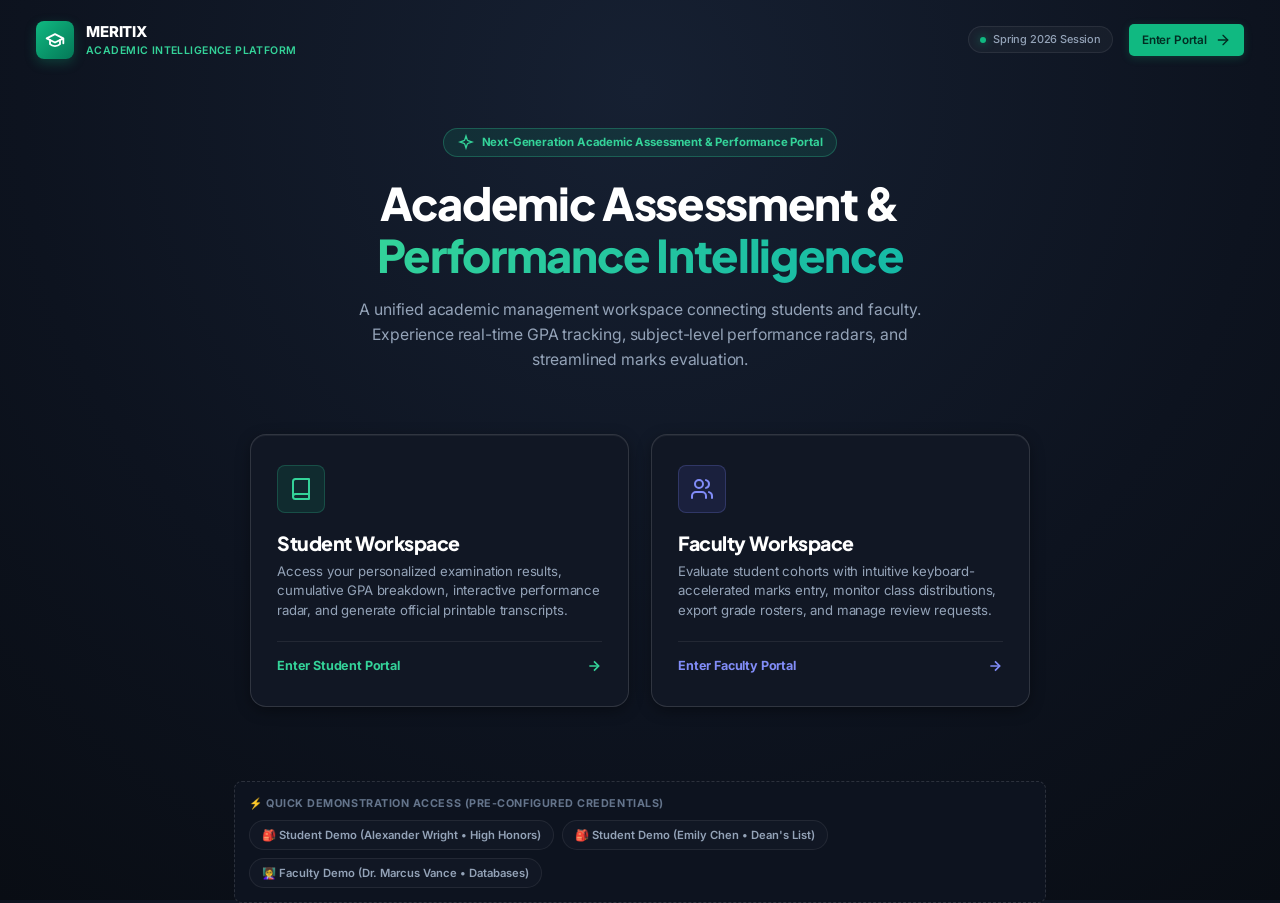
==== src/main/resources/static/index.html @ 11537e8d "feat: complete Meritix academic assessment and performance portal" ====
<!DOCTYPE html>
<html lang="en">
<head>
  <meta charset="UTF-8" />
  <meta name="viewport" content="width=device-width, initial-scale=1.0, viewport-fit=cover" />
  <title>MERITIX — Next-Generation Academic Assessment & Performance Portal</title>
  <link rel="stylesheet" href="css/style.css" />
</head>
<body style="background: radial-gradient(circle at 50% 10%, #162032 0%, #0D131F 60%, #090D14 100%);">

  <!-- Top Navigation -->
  <header class="landing-navbar">
    <div style="display:flex;align-items:center;gap:12px;">
      <div class="brand-emblem">
        <svg viewBox="0 0 24 24" fill="none" stroke="currentColor" stroke-width="2.2" stroke-linecap="round" stroke-linejoin="round">
          <path d="M22 10v6M2 10l10-5 10 5-10 5z"/>
          <path d="M6 12v5c3 3 9 3 12 0v-5"/>
        </svg>
      </div>
      <div class="brand-text">
        <span class="brand-title">MERITIX</span>
        <span class="brand-subtitle">Academic Intelligence Platform</span>
      </div>
    </div>
    <div style="display:flex;align-items:center;gap:16px;">
      <div class="term-pill">
        <span class="term-pill-dot"></span>
        <span>Spring 2026 Session</span>
      </div>
      <a href="pages/student-login.html" class="btn btn-primary btn-sm">
        <span>Enter Portal</span>
        <svg viewBox="0 0 24 24" fill="none" stroke="currentColor" stroke-width="2" stroke-linecap="round" stroke-linejoin="round"><path d="M5 12h14"/><path d="m12 5 7 7-7 7"/></svg>
      </a>
    </div>
  </header>

  <!-- Hero Section -->
  <section class="landing-hero">
    <div class="landing-hero-badge">
      <svg width="16" height="16" viewBox="0 0 24 24" fill="none" stroke="currentColor" stroke-width="2"><path d="m12 3-1.9 5.8a2 2 0 0 1-1.3 1.3L3 12l5.8 1.9a2 2 0 0 1 1.3 1.3L12 21l1.9-5.8a2 2 0 0 1 1.3-1.3L21 12l-5.8-1.9a2 2 0 0 1-1.3-1.3L12 3z"/></svg>
      <span>Next-Generation Academic Assessment & Performance Portal</span>
    </div>
    <h1>Academic Assessment & <br/><span class="gradient-mint">Performance Intelligence</span></h1>
    <p>A unified academic management workspace connecting students and faculty. Experience real-time GPA tracking, subject-level performance radars, and streamlined marks evaluation.</p>
  </section>

  <!-- Portal Gateway Cards -->
  <main class="portal-selection-grid">
    <!-- Student Portal Card -->
    <a href="pages/student-login.html" class="portal-entry-card">
      <div>
        <div class="portal-card-icon-box student-icon">
          <svg viewBox="0 0 24 24" fill="none" stroke="currentColor" stroke-width="2" stroke-linecap="round" stroke-linejoin="round">
            <path d="M4 19.5A2.5 2.5 0 0 1 6.5 17H20"/>
            <path d="M6.5 2H20v20H6.5A2.5 2.5 0 0 1 4 19.5v-15A2.5 2.5 0 0 1 6.5 2z"/>
          </svg>
        </div>
        <div class="portal-card-content">
          <h3>Student Workspace</h3>
          <p>Access your personalized examination results, cumulative GPA breakdown, interactive performance radar, and generate official printable transcripts.</p>
        </div>
      </div>
      <div class="portal-card-action">
        <span>Enter Student Portal</span>
        <svg viewBox="0 0 24 24" fill="none" stroke="currentColor" stroke-width="2.5"><path d="M5 12h14"/><path d="m12 5 7 7-7 7"/></svg>
      </div>
    </a>

    <!-- Faculty Portal Card -->
    <a href="pages/teacher-login.html" class="portal-entry-card teacher-card">
      <div>
        <div class="portal-card-icon-box teacher-icon">
          <svg viewBox="0 0 24 24" fill="none" stroke="currentColor" stroke-width="2" stroke-linecap="round" stroke-linejoin="round">
            <path d="M16 21v-2a4 4 0 0 0-4-4H6a4 4 0 0 0-4 4v2"/>
            <circle cx="9" cy="7" r="4"/>
            <path d="M22 21v-2a4 4 0 0 0-3-3.87"/>
            <path d="M16 3.13a4 4 0 0 1 0 7.75"/>
          </svg>
        </div>
        <div class="portal-card-content">
          <h3>Faculty Workspace</h3>
          <p>Evaluate student cohorts with intuitive keyboard-accelerated marks entry, monitor class distributions, export grade rosters, and manage review requests.</p>
        </div>
      </div>
      <div class="portal-card-action">
        <span>Enter Faculty Portal</span>
        <svg viewBox="0 0 24 24" fill="none" stroke="currentColor" stroke-width="2.5"><path d="M5 12h14"/><path d="m12 5 7 7-7 7"/></svg>
      </div>
    </a>
  </main>

  <!-- Live Demonstration Bar -->
  <div style="max-width:860px;margin:0 auto 60px;padding:0 24px;">
    <div class="demo-accounts-box">
      <div class="demo-accounts-title">⚡ Quick Demonstration Access (Pre-Configured Credentials)</div>
      <div class="demo-btns-row">
        <button class="btn-demo-pill" onclick="directLogin('student', 'alex.w', 'password123')">
          🎒 Student Demo (Alexander Wright • High Honors)
        </button>
        <button class="btn-demo-pill" onclick="directLogin('student', 'emily.c', 'password123')">
          🎒 Student Demo (Emily Chen • Dean's List)
        </button>
        <button class="btn-demo-pill" onclick="directLogin('teacher', 'marcus.v', 'password123')">
          👩‍🏫 Faculty Demo (Dr. Marcus Vance • Databases)
        </button>
      </div>
    </div>
  </div>

  <div id="toastContainer" class="toast-container"></div>

  <script src="js/api.js"></script>
  <script src="js/utils.js"></script>
  <script>
    async function directLogin(role, loginId, password) {
      showToast(`Signing in as demo ${role}...`, 'info');
      const api = role === 'teacher' ? TeacherAPI : StudentAPI;
      const res = await api.login(loginId, password);
      if (res.success) {
        Session.set(role, res.data);
        showToast(`Signed in! Redirecting to ${role} dashboard...`, 'success');
        setTimeout(() => {
          window.location.href = role === 'teacher' ? 'pages/teacher-dashboard.html' : 'pages/student-dashboard.html';
        }, 600);
      } else {
        // If data isn't seeded yet, navigate to login page
        window.location.href = role === 'teacher' ? 'pages/teacher-login.html' : 'pages/student-login.html';
      }
    }
  </script>
</body>
</html>
---- src/main/resources/static/css/style.css ----
/* ============================================================
   MERITIX — NEXT-GENERATION ACADEMIC ASSESSMENT & PERFORMANCE PORTAL
   Design System & Mobile-Compliant Responsive Stylesheet
   ============================================================ */

@import url('https://fonts.googleapis.com/css2?family=Inter:wght@300;400;500;600;700&family=Plus+Jakarta+Sans:wght@500;600;700;800&family=JetBrains+Mono:wght@400;500;600;700&display=swap');

:root {
  /* Surface & Canvas Tokens (Refined Obsidian Slate SaaS Theme) */
  --bg-canvas: #090D14;
  --bg-sidebar: #0C101A;
  --bg-header: rgba(12, 16, 26, 0.82);
  --bg-surface: #111724;
  --bg-surface-elevated: #161F30;
  --bg-surface-hover: #1C273C;
  --bg-surface-muted: #0D131F;

  /* Precision Hairline Borders & Dividers */
  --border-subtle: rgba(255, 255, 255, 0.075);
  --border-medium: rgba(255, 255, 255, 0.13);
  --border-accent: rgba(16, 185, 129, 0.3);
  --border-focus: #10B981;

  /* Crisp Typography Hierarchy */
  --text-primary: #F8FAFC;
  --text-secondary: #94A3B8;
  --text-muted: #64748B;
  --text-inverse: #022C22;

  /* Strategic Accent & Status Colors */
  --accent-mint: #10B981;
  --accent-mint-light: #34D399;
  --accent-mint-glow: rgba(16, 185, 129, 0.12);
  --accent-teal: #14B8A6;
  --accent-teal-light: #2DD4BF;
  --accent-amber: #F59E0B;
  --accent-amber-light: #FBBF24;
  --accent-amber-glow: rgba(245, 158, 11, 0.12);
  --accent-rose: #F43F5E;
  --accent-rose-glow: rgba(244, 63, 94, 0.12);
  --accent-indigo: #6366F1;
  --accent-indigo-light: #818CF8;
  --accent-indigo-glow: rgba(99, 102, 241, 0.12);

  /* Linear / Apple Style Inset Highlight Shadows */
  --shadow-sm: 0 1px 3px 0 rgba(0, 0, 0, 0.35), inset 0 1px 0 0 rgba(255, 255, 255, 0.05);
  --shadow-md: 0 4px 16px -2px rgba(0, 0, 0, 0.45), inset 0 1px 0 0 rgba(255, 255, 255, 0.06);
  --shadow-lg: 0 12px 32px -4px rgba(0, 0, 0, 0.6), inset 0 1px 0 0 rgba(255, 255, 255, 0.08);
  --shadow-glow: 0 0 28px -4px rgba(16, 185, 129, 0.22);

  /* Dimensions & Spacing */
  --radius-xs: 5px;
  --radius-sm: 8px;
  --radius-md: 12px;
  --radius-lg: 16px;
  --radius-xl: 24px;
  --radius-full: 9999px;
  --sidebar-width: 250px;
  --header-height: 64px;
  --transition-fast: 0.14s ease;
  --transition-normal: 0.22s cubic-bezier(0.16, 1, 0.3, 1);
  --transition-smooth: 0.32s cubic-bezier(0.16, 1, 0.3, 1);
}

/* Base Reset */
*, *::before, *::after {
  box-sizing: border-box;
  margin: 0;
  padding: 0;
  -webkit-tap-highlight-color: transparent;
}

html {
  font-size: 15px;
  scroll-behavior: smooth;
  height: 100%;
}

body {
  font-family: 'Inter', 'Plus Jakarta Sans', -apple-system, BlinkMacSystemFont, 'Segoe UI', Roboto, sans-serif;
  background-color: var(--bg-canvas);
  color: var(--text-primary);
  line-height: 1.55;
  -webkit-font-smoothing: antialiased;
  -moz-osx-font-smoothing: grayscale;
  min-height: 100%;
  overflow-x: hidden;
  position: relative;
  letter-spacing: -0.011em;
}

a {
  color: var(--accent-mint-light);
  text-decoration: none;
  transition: color var(--transition-fast);
}

a:hover {
  color: var(--accent-teal-light);
}

button, input, select, textarea {
  font-family: inherit;
  font-size: inherit;
  color: inherit;
}

/* Typography & Utility Classes */
h1, h2, h3, h4, h5, h6 {
  font-family: 'Plus Jakarta Sans', 'Inter', -apple-system, sans-serif;
  font-weight: 600;
  color: var(--text-primary);
  letter-spacing: -0.025em;
  line-height: 1.25;
}

.text-muted { color: var(--text-muted); }
.text-secondary { color: var(--text-secondary); }
.text-mint { color: var(--accent-mint-light); }
.text-amber { color: var(--accent-amber-light); }
.text-rose { color: var(--accent-rose); }
.text-indigo { color: var(--accent-indigo-light); }

.fw-400 { font-weight: 400; }
.fw-500 { font-weight: 500; }
.fw-600 { font-weight: 600; }
.fw-700 { font-weight: 700; }

.font-mono {
  font-family: 'JetBrains Mono', ui-monospace, SFMono-Regular, Menlo, Monaco, Consolas, monospace;
}

/* ============================================================
   Layout: App Shell (Dashboard Pages)
   ============================================================ */
.app-shell {
  display: flex;
  min-height: 100vh;
  background-color: var(--bg-canvas);
  position: relative;
}

/* Sidebar Navigation */
.app-sidebar {
  width: var(--sidebar-width);
  background-color: var(--bg-sidebar);
  border-right: 1px solid var(--border-subtle);
  display: flex;
  flex-direction: column;
  position: fixed;
  top: 0;
  bottom: 0;
  left: 0;
  z-index: 100;
  transition: transform var(--transition-normal);
}

.sidebar-header {
  height: var(--header-height);
  display: flex;
  align-items: center;
  justify-content: space-between;
  padding: 0 20px;
  border-bottom: 1px solid var(--border-subtle);
}

.sidebar-brand-link {
  display: flex;
  align-items: center;
  gap: 12px;
  color: inherit;
  text-decoration: none;
}

.brand-emblem {
  width: 38px;
  height: 38px;
  background: linear-gradient(135deg, #10B981, #047857);
  border-radius: var(--radius-sm);
  display: flex;
  align-items: center;
  justify-content: center;
  color: #FFFFFF;
  box-shadow: 0 4px 12px rgba(16, 185, 129, 0.25);
  flex-shrink: 0;
}

.brand-emblem svg {
  width: 20px;
  height: 20px;
}

.brand-text {
  display: flex;
  flex-direction: column;
}

.brand-title {
  font-size: 1rem;
  font-weight: 800;
  letter-spacing: -0.01em;
  color: #FFFFFF;
}

.brand-subtitle {
  font-size: 0.7rem;
  color: var(--accent-mint-light);
  font-weight: 600;
  letter-spacing: 0.04em;
  text-transform: uppercase;
}

.sidebar-close-btn {
  display: none;
  background: transparent;
  border: none;
  color: var(--text-muted);
  cursor: pointer;
  padding: 6px;
  border-radius: var(--radius-xs);
}

.sidebar-close-btn:hover {
  color: var(--text-primary);
  background-color: var(--bg-surface-elevated);
}

.sidebar-close-btn svg {
  width: 20px;
  height: 20px;
}

/* Sidebar Backdrop on Mobile */
.sidebar-backdrop {
  display: none;
  position: fixed;
  top: 0;
  left: 0;
  right: 0;
  bottom: 0;
  background-color: rgba(0, 0, 0, 0.7);
  backdrop-filter: blur(4px);
  z-index: 90;
  opacity: 0;
  transition: opacity var(--transition-normal);
}

.sidebar-backdrop.active {
  display: block;
  opacity: 1;
}

.sidebar-nav {
  flex: 1;
  padding: 20px 14px;
  display: flex;
  flex-direction: column;
  gap: 4px;
  overflow-y: auto;
}

.nav-section-title {
  font-size: 0.68rem;
  font-weight: 700;
  color: var(--text-muted);
  text-transform: uppercase;
  letter-spacing: 0.08em;
  padding: 12px 10px 6px;
}

.nav-item {
  display: flex;
  align-items: center;
  gap: 12px;
  padding: 8px 12px;
  color: var(--text-secondary);
  border-radius: var(--radius-sm);
  font-weight: 500;
  font-size: 0.86rem;
  border: 1px solid transparent;
  cursor: pointer;
  background: transparent;
  width: 100%;
  text-align: left;
  transition: all var(--transition-fast);
}

.nav-item svg {
  width: 17px;
  height: 17px;
  stroke-width: 1.8;
  transition: transform var(--transition-fast);
  flex-shrink: 0;
}

.nav-item:hover {
  background-color: var(--bg-surface-elevated);
  color: var(--text-primary);
  border-color: var(--border-subtle);
}

.nav-item:hover svg {
  transform: translateX(2px);
}

.nav-item.active {
  background: rgba(16, 185, 129, 0.09);
  color: var(--accent-mint-light);
  border-color: rgba(52, 211, 153, 0.22);
  box-shadow: inset 3px 0 0 var(--accent-mint);
  font-weight: 600;
}

.sidebar-footer {
  padding: 14px;
  border-top: 1px solid var(--border-subtle);
  background-color: var(--bg-surface-muted);
}

.user-profile-widget {
  display: flex;
  align-items: center;
  justify-content: space-between;
  padding: 8px 10px;
  border-radius: var(--radius-sm);
  background-color: var(--bg-surface);
  border: 1px solid var(--border-subtle);
}

.user-meta-left {
  display: flex;
  align-items: center;
  gap: 10px;
  min-width: 0;
}

.user-avatar {
  width: 32px;
  height: 32px;
  border-radius: var(--radius-sm);
  background: linear-gradient(135deg, #059669, #0D9488);
  color: #FFFFFF;
  display: flex;
  align-items: center;
  justify-content: center;
  font-weight: 600;
  font-size: 0.8rem;
  border: 1px solid rgba(52, 211, 153, 0.3);
  flex-shrink: 0;
}

.user-avatar.teacher-avatar {
  background: linear-gradient(135deg, #4338CA, #6366F1);
  color: #FFFFFF;
  border-color: rgba(165, 180, 252, 0.3);
}

.user-info-text {
  min-width: 0;
}

.user-display-name {
  font-size: 0.82rem;
  font-weight: 700;
  color: var(--text-primary);
  white-space: nowrap;
  overflow: hidden;
  text-overflow: ellipsis;
}

.user-role-badge {
  font-size: 0.68rem;
  color: var(--text-muted);
  display: flex;
  align-items: center;
  gap: 4px;
}

.btn-icon-logout {
  background: transparent;
  border: none;
  color: var(--text-muted);
  cursor: pointer;
  padding: 6px;
  border-radius: var(--radius-xs);
  display: flex;
  align-items: center;
  justify-content: center;
  transition: all var(--transition-fast);
}

.btn-icon-logout:hover {
  background-color: rgba(244, 63, 94, 0.15);
  color: var(--accent-rose);
}

.btn-icon-logout svg {
  width: 17px;
  height: 17px;
}

/* Main Viewport Layout */
.app-main {
  flex: 1;
  margin-left: var(--sidebar-width);
  min-height: 100vh;
  display: flex;
  flex-direction: column;
  background-color: var(--bg-canvas);
  width: calc(100% - var(--sidebar-width));
}

/* Header Topbar */
.app-topbar {
  height: var(--header-height);
  background-color: var(--bg-header);
  backdrop-filter: blur(12px);
  border-bottom: 1px solid var(--border-subtle);
  position: sticky;
  top: 0;
  z-index: 40;
  display: flex;
  align-items: center;
  justify-content: space-between;
  padding: 0 28px;
  gap: 12px;
}

.topbar-left {
  display: flex;
  align-items: center;
  gap: 14px;
  min-width: 0;
}

.mobile-nav-toggle {
  display: none;
  background: var(--bg-surface);
  border: 1px solid var(--border-subtle);
  color: var(--text-primary);
  padding: 8px;
  border-radius: var(--radius-sm);
  cursor: pointer;
  align-items: center;
  justify-content: center;
}

.mobile-nav-toggle svg {
  width: 18px;
  height: 18px;
}

.breadcrumbs {
  display: flex;
  align-items: center;
  gap: 8px;
  font-size: 0.85rem;
  color: var(--text-muted);
  white-space: nowrap;
  overflow: hidden;
  text-overflow: ellipsis;
}

.breadcrumbs span.current {
  color: var(--text-primary);
  font-weight: 600;
  overflow: hidden;
  text-overflow: ellipsis;
}

.topbar-right {
  display: flex;
  align-items: center;
  gap: 12px;
  flex-shrink: 0;
}

.term-pill {
  display: inline-flex;
  align-items: center;
  gap: 7px;
  background-color: rgba(255, 255, 255, 0.035);
  border: 1px solid var(--border-subtle);
  padding: 4px 11px;
  border-radius: var(--radius-full);
  font-size: 0.73rem;
  font-weight: 500;
  color: var(--text-secondary);
  white-space: nowrap;
}

.term-pill-dot {
  width: 6px;
  height: 6px;
  border-radius: 50%;
  background-color: var(--accent-mint);
  box-shadow: 0 0 8px rgba(16, 185, 129, 0.6);
  flex-shrink: 0;
}

/* Page Content Container */
.content-wrapper {
  flex: 1;
  padding: 28px;
  max-width: 1400px;
  width: 100%;
  margin: 0 auto;
}

/* Tab Panels */
.tab-content-panel {
  display: none;
  animation: fadeIn 0.25s ease;
}

.tab-content-panel.active {
  display: block;
}

@keyframes fadeIn {
  from { opacity: 0; transform: translateY(4px); }
  to { opacity: 1; transform: translateY(0); }
}

@keyframes spin {
  to { transform: rotate(360deg); }
}

/* ============================================================
   Components: Cards, Stats & Widgets
   ============================================================ */
.surface-card {
  background-color: var(--bg-surface);
  border: 1px solid var(--border-subtle);
  border-radius: var(--radius-md);
  box-shadow: var(--shadow-md);
  transition: border-color var(--transition-fast), box-shadow var(--transition-fast), transform var(--transition-fast);
  position: relative;
  overflow: hidden;
}

.surface-card:hover {
  border-color: var(--border-medium);
  box-shadow: var(--shadow-lg);
}

.card-header-bar {
  padding: 14px 20px;
  border-bottom: 1px solid var(--border-subtle);
  display: flex;
  align-items: center;
  justify-content: space-between;
  gap: 12px;
  flex-wrap: wrap;
}

.card-header-title {
  font-size: 0.94rem;
  font-weight: 600;
  color: var(--text-primary);
  display: flex;
  align-items: center;
  gap: 8px;
  letter-spacing: -0.015em;
}

.card-header-title svg {
  width: 18px;
  height: 18px;
  color: var(--accent-mint-light);
  flex-shrink: 0;
}

.card-body-content {
  padding: 20px;
}

/* Executive Banner Card */
.executive-banner {
  background: linear-gradient(135deg, rgba(16, 185, 129, 0.08) 0%, rgba(18, 24, 38, 0.95) 45%, rgba(13, 17, 26, 0.98) 100%);
  border: 1px solid var(--border-subtle);
  border-top: 1px solid rgba(52, 211, 153, 0.35);
  border-radius: var(--radius-lg);
  padding: 24px 28px;
  margin-bottom: 24px;
  display: flex;
  align-items: center;
  justify-content: space-between;
  gap: 20px;
  flex-wrap: wrap;
  box-shadow: var(--shadow-md);
  position: relative;
  overflow: hidden;
}

.executive-banner.teacher-banner {
  background: linear-gradient(135deg, rgba(99, 102, 241, 0.08) 0%, rgba(20, 24, 40, 0.95) 45%, rgba(13, 17, 26, 0.98) 100%);
  border-top: 1px solid rgba(129, 140, 248, 0.35);
}

.executive-banner::before {
  content: '';
  position: absolute;
  top: -40px;
  right: -40px;
  width: 220px;
  height: 220px;
  background: radial-gradient(circle, rgba(16, 185, 129, 0.1) 0%, transparent 70%);
  pointer-events: none;
}

.banner-left {
  display: flex;
  align-items: center;
  gap: 16px;
  min-width: 0;
}

.banner-avatar-lg {
  width: 54px;
  height: 54px;
  border-radius: var(--radius-md);
  background: linear-gradient(135deg, #059669 0%, #0D9488 100%);
  border: 1.5px solid rgba(52, 211, 153, 0.4);
  display: flex;
  align-items: center;
  justify-content: center;
  font-size: 1.35rem;
  font-weight: 700;
  color: #FFFFFF;
  box-shadow: 0 4px 16px rgba(16, 185, 129, 0.22);
  flex-shrink: 0;
}

.banner-avatar-lg.teacher-avatar-lg {
  background: linear-gradient(135deg, #4338CA 0%, #6366F1 100%);
  border-color: rgba(129, 140, 248, 0.4);
  box-shadow: 0 4px 16px rgba(99, 102, 241, 0.22);
}

.banner-meta {
  min-width: 0;
}

.banner-meta h2 {
  font-size: 1.38rem;
  font-weight: 600;
  color: #FFFFFF;
  letter-spacing: -0.025em;
}

.banner-meta p {
  color: var(--text-secondary);
  font-size: 0.86rem;
  margin-top: 2px;
}

.banner-pills-row {
  display: flex;
  align-items: center;
  gap: 8px;
  margin-top: 8px;
  flex-wrap: wrap;
}

.badge-tag {
  display: inline-flex;
  align-items: center;
  gap: 5px;
  padding: 3px 9px;
  border-radius: var(--radius-full);
  font-size: 0.72rem;
  font-weight: 500;
  background-color: rgba(255, 255, 255, 0.04);
  border: 1px solid rgba(255, 255, 255, 0.08);
  color: var(--text-secondary);
  white-space: nowrap;
}

.badge-tag.tag-mint {
  background-color: rgba(16, 185, 129, 0.12);
  border-color: rgba(52, 211, 153, 0.25);
  color: var(--accent-mint-light);
}

.badge-tag.tag-teal {
  background-color: rgba(20, 184, 166, 0.12);
  border-color: rgba(45, 212, 191, 0.25);
  color: var(--accent-teal-light);
}

.badge-tag.tag-indigo {
  background-color: rgba(99, 102, 241, 0.12);
  border-color: rgba(129, 140, 248, 0.25);
  color: var(--accent-indigo-light);
}

.banner-right-stats {
  display: flex;
  align-items: center;
  gap: 28px;
  flex-wrap: wrap;
  padding-left: 24px;
  border-left: 1px solid var(--border-subtle);
}

.banner-stat-col {
  text-align: right;
}

.banner-stat-col .stat-val {
  font-size: 1.85rem;
  font-weight: 700;
  font-family: 'JetBrains Mono', monospace;
  line-height: 1.1;
  color: #FFFFFF;
  letter-spacing: -0.025em;
}

.banner-stat-col .stat-val.highlight {
  color: var(--accent-mint-light);
}

.banner-stat-col .stat-lbl {
  font-size: 0.68rem;
  color: var(--text-muted);
  text-transform: uppercase;
  letter-spacing: 0.06em;
  margin-top: 4px;
  font-weight: 600;
}

/* Stats Row Grid */
.stats-grid {
  display: grid;
  grid-template-columns: repeat(auto-fit, minmax(210px, 1fr));
  gap: 16px;
  margin-bottom: 24px;
}

.stat-metric-card {
  background-color: var(--bg-surface);
  border: 1px solid var(--border-subtle);
  border-radius: var(--radius-md);
  padding: 16px 18px;
  display: flex;
  align-items: center;
  gap: 14px;
  box-shadow: var(--shadow-sm);
  transition: all var(--transition-fast);
  position: relative;
}

.stat-metric-card:hover {
  transform: translateY(-2px);
  border-color: var(--border-medium);
  box-shadow: var(--shadow-md);
}

.metric-icon-box {
  width: 40px;
  height: 40px;
  border-radius: var(--radius-sm);
  display: flex;
  align-items: center;
  justify-content: center;
  flex-shrink: 0;
}

.metric-icon-box svg {
  width: 19px;
  height: 19px;
}

.metric-icon-box.mint {
  background-color: var(--accent-mint-glow);
  color: var(--accent-mint-light);
  border: 1px solid rgba(52, 211, 153, 0.2);
}

.metric-icon-box.teal {
  background-color: rgba(20, 184, 166, 0.12);
  color: var(--accent-teal-light);
  border: 1px solid rgba(45, 212, 191, 0.2);
}

.metric-icon-box.amber {
  background-color: var(--accent-amber-glow);
  color: var(--accent-amber-light);
  border: 1px solid rgba(251, 191, 36, 0.2);
}

.metric-icon-box.indigo {
  background-color: var(--accent-indigo-glow);
  color: var(--accent-indigo-light);
  border: 1px solid rgba(129, 140, 248, 0.2);
}

.metric-icon-box.rose {
  background-color: var(--accent-rose-glow);
  color: var(--accent-rose);
  border: 1px solid rgba(244, 63, 94, 0.2);
}

.metric-info {
  display: flex;
  flex-direction: column;
  min-width: 0;
}

.metric-number {
  font-size: 1.45rem;
  font-weight: 700;
  font-family: 'JetBrains Mono', monospace;
  color: var(--text-primary);
  line-height: 1.2;
  letter-spacing: -0.02em;
}

.metric-label {
  font-size: 0.72rem;
  color: var(--text-muted);
  font-weight: 600;
  text-transform: uppercase;
  letter-spacing: 0.04em;
  margin-top: 2px;
  white-space: nowrap;
  overflow: hidden;
  text-overflow: ellipsis;
}
}

.metric-number {
  font-size: 1.6rem;
  font-weight: 800;
  line-height: 1.1;
  color: var(--text-primary);
  letter-spacing: -0.02em;
}

.metric-label {
  font-size: 0.78rem;
  color: var(--text-secondary);
  margin-top: 3px;
  font-weight: 500;
  white-space: nowrap;
}

/* Analytics Row */
.analytics-grid-row {
  display: grid;
  grid-template-columns: 2fr 1.2fr;
  gap: 20px;
  margin-bottom: 24px;
}

.chart-viewport {
  position: relative;
  height: 260px;
  width: 100%;
}

/* Target & Progress Widget */
.progress-target-card {
  display: flex;
  flex-direction: column;
  justify-content: space-between;
}

.target-header-meta {
  display: flex;
  justify-content: space-between;
  align-items: baseline;
  margin-bottom: 6px;
}

.target-pct {
  font-size: 1.45rem;
  font-weight: 800;
  color: var(--accent-mint-light);
}

.progress-track {
  width: 100%;
  height: 8px;
  background-color: var(--bg-surface-muted);
  border-radius: var(--radius-full);
  overflow: hidden;
  border: 1px solid var(--border-subtle);
  margin-bottom: 14px;
}

.progress-bar-fill {
  height: 100%;
  background: linear-gradient(90deg, #10B981, #2DD4BF);
  border-radius: var(--radius-full);
  transition: width 0.8s cubic-bezier(0.16, 1, 0.3, 1);
}

.target-details-list {
  display: flex;
  flex-direction: column;
  gap: 10px;
  margin-top: 12px;
}

.target-detail-row {
  display: flex;
  align-items: center;
  justify-content: space-between;
  font-size: 0.82rem;
  padding-bottom: 8px;
  border-bottom: 1px solid var(--border-subtle);
}

.target-detail-row:last-child {
  border-bottom: none;
}

/* Toolbars */
.section-toolbar {
  display: flex;
  align-items: center;
  justify-content: space-between;
  gap: 14px;
  margin-bottom: 18px;
  flex-wrap: wrap;
}

.section-title-wrap h2 {
  font-size: 1.2rem;
  font-weight: 800;
  color: var(--text-primary);
}

.section-title-wrap p {
  font-size: 0.82rem;
  color: var(--text-secondary);
  margin-top: 2px;
}

.toolbar-actions {
  display: flex;
  align-items: center;
  gap: 10px;
  flex-wrap: wrap;
}

/* ============================================================
   Buttons & Interactive Controls
   ============================================================ */
.btn {
  display: inline-flex;
  align-items: center;
  justify-content: center;
  gap: 8px;
  padding: 8px 16px;
  border-radius: var(--radius-sm);
  font-size: 0.85rem;
  font-weight: 600;
  cursor: pointer;
  border: 1px solid transparent;
  transition: all var(--transition-fast);
  white-space: nowrap;
  min-height: 38px;
}

.btn svg {
  width: 16px;
  height: 16px;
  flex-shrink: 0;
}

.btn-primary {
  background-color: var(--accent-mint);
  color: var(--text-inverse);
  box-shadow: 0 2px 8px rgba(16, 185, 129, 0.22);
}

.btn-primary:hover {
  background-color: var(--accent-mint-light);
  transform: translateY(-1px);
  box-shadow: 0 4px 12px rgba(16, 185, 129, 0.3);
}

.btn-primary:active {
  transform: translateY(0);
}

.btn-secondary {
  background-color: var(--bg-surface-elevated);
  border-color: var(--border-medium);
  color: var(--text-primary);
}

.btn-secondary:hover {
  background-color: var(--bg-surface-hover);
  border-color: var(--accent-teal-light);
}

.btn-outline-mint {
  background-color: transparent;
  border-color: rgba(52, 211, 153, 0.35);
  color: var(--accent-mint-light);
}

.btn-outline-mint:hover {
  background-color: var(--accent-mint-glow);
  border-color: var(--accent-mint-light);
}

.btn-danger {
  background-color: rgba(244, 63, 94, 0.14);
  border-color: rgba(244, 63, 94, 0.25);
  color: var(--accent-rose);
}

.btn-danger:hover {
  background-color: rgba(244, 63, 94, 0.22);
  border-color: var(--accent-rose);
}

.btn-sm {
  padding: 5px 12px;
  font-size: 0.78rem;
  border-radius: var(--radius-xs);
  min-height: 32px;
}

.btn-block {
  width: 100%;
}

.btn:disabled {
  opacity: 0.55;
  cursor: not-allowed;
  transform: none !important;
}

/* ============================================================
   Tables & Mobile Data Presentation
   ============================================================ */
.table-responsive {
  width: 100%;
  overflow-x: auto;
  -webkit-overflow-scrolling: touch;
}

.academic-table {
  width: 100%;
  border-collapse: separate;
  border-spacing: 0;
  text-align: left;
  min-width: 580px;
}

.academic-table th {
  background-color: rgba(255, 255, 255, 0.02);
  color: var(--text-muted);
  font-size: 0.71rem;
  font-weight: 600;
  text-transform: uppercase;
  letter-spacing: 0.06em;
  padding: 13px 18px;
  border-bottom: 1px solid var(--border-subtle);
  white-space: nowrap;
}

.academic-table td {
  padding: 14px 18px;
  border-bottom: 1px solid var(--border-subtle);
  color: var(--text-primary);
  font-size: 0.88rem;
  vertical-align: middle;
  transition: background-color var(--transition-fast);
}

.academic-table tbody tr:hover td {
  background-color: rgba(255, 255, 255, 0.025);
}

.academic-table tbody tr:last-child td {
  border-bottom: none;
}

.subject-cell-wrap {
  display: flex;
  align-items: center;
  gap: 12px;
}

.subject-icon-box {
  width: 36px;
  height: 36px;
  border-radius: var(--radius-sm);
  background-color: var(--bg-surface-elevated);
  border: 1px solid var(--border-subtle);
  display: flex;
  align-items: center;
  justify-content: center;
  color: var(--accent-mint-light);
  flex-shrink: 0;
}

.subject-icon-box svg {
  width: 17px;
  height: 17px;
}

.subject-info-title {
  font-weight: 600;
  color: var(--text-primary);
  font-size: 0.91rem;
}

.subject-info-sub {
  font-size: 0.73rem;
  color: var(--text-muted);
  margin-top: 1px;
}

/* Marks Input Field */
.marks-input-group {
  display: inline-flex;
  align-items: center;
  gap: 6px;
}

.input-marks-number {
  width: 72px;
  padding: 5px 8px;
  background-color: var(--bg-surface-muted);
  border: 1px solid var(--border-medium);
  border-radius: var(--radius-xs);
  color: var(--text-primary);
  font-weight: 600;
  font-family: 'JetBrains Mono', monospace;
  font-size: 0.9rem;
  text-align: center;
  transition: all var(--transition-fast);
  min-height: 34px;
}

.input-marks-number:focus {
  outline: none;
  border-color: var(--accent-mint);
  box-shadow: 0 0 0 2px var(--accent-mint-glow);
  background-color: var(--bg-surface);
}

.btn-save-inline {
  padding: 5px 10px;
  background-color: var(--accent-mint);
  color: var(--text-inverse);
  font-weight: 600;
  font-size: 0.76rem;
  border-radius: var(--radius-xs);
  border: none;
  cursor: pointer;
  min-height: 34px;
  transition: all var(--transition-fast);
}

.btn-save-inline:hover {
  background-color: var(--accent-mint-light);
  transform: translateY(-1px);
}

.row-saved-highlight td {
  animation: saveFlash 0.9s cubic-bezier(0.16, 1, 0.3, 1);
}

@keyframes saveFlash {
  0% { background-color: rgba(16, 185, 129, 0.22); }
  100% { background-color: transparent; }
}

/* Badges & Status Pills */
.status-badge {
  display: inline-flex;
  align-items: center;
  gap: 4px;
  padding: 2.5px 8px;
  border-radius: var(--radius-full);
  font-size: 0.71rem;
  font-weight: 600;
  letter-spacing: 0.02em;
  white-space: nowrap;
}

.badge-distinction {
  background-color: rgba(16, 185, 129, 0.12);
  color: var(--accent-mint-light);
  border: 1px solid rgba(52, 211, 153, 0.25);
}

.badge-success {
  background-color: rgba(20, 184, 166, 0.12);
  color: var(--accent-teal-light);
  border: 1px solid rgba(45, 212, 191, 0.25);
}

.badge-warning {
  background-color: rgba(245, 158, 11, 0.12);
  color: var(--accent-amber-light);
  border: 1px solid rgba(251, 191, 36, 0.25);
}

.badge-pass {
  background-color: rgba(251, 146, 60, 0.12);
  color: #FB923C;
  border: 1px solid rgba(251, 146, 60, 0.25);
}

.badge-fail {
  background-color: rgba(244, 63, 94, 0.12);
  color: var(--accent-rose);
  border: 1px solid rgba(244, 63, 94, 0.25);
}

.badge-neutral {
  background-color: rgba(100, 116, 139, 0.12);
  color: var(--text-muted);
  border: 1px solid rgba(100, 116, 139, 0.2);
}

.table-score-bar-wrap {
  width: 80px;
  height: 5px;
  background-color: var(--bg-surface-muted);
  border-radius: var(--radius-full);
  overflow: hidden;
  margin-top: 5px;
}

.table-score-bar-fill {
  height: 100%;
  border-radius: var(--radius-full);
  transition: width 0.6s ease;
}

/* Filter & Search Bar */
.search-filter-bar {
  display: flex;
  align-items: center;
  gap: 8px;
  flex-wrap: wrap;
  overflow-x: auto;
  padding-bottom: 4px;
}

.search-input-wrap {
  position: relative;
  min-width: 220px;
  flex: 1;
  max-width: 360px;
}

.search-input-wrap svg {
  position: absolute;
  left: 12px;
  top: 50%;
  transform: translateY(-50%);
  width: 15px;
  height: 15px;
  color: var(--text-muted);
}

.search-input-field {
  width: 100%;
  padding: 8px 12px 8px 34px;
  background-color: var(--bg-surface-muted);
  border: 1px solid var(--border-medium);
  border-radius: var(--radius-sm);
  color: var(--text-primary);
  font-size: 0.84rem;
  transition: all var(--transition-fast);
  min-height: 38px;
}

.search-input-field:focus {
  outline: none;
  border-color: var(--accent-mint);
  background-color: var(--bg-surface);
  box-shadow: 0 0 0 2px var(--accent-mint-glow);
}

.filter-tab-pill {
  padding: 6px 12px;
  background-color: transparent;
  border: 1px solid var(--border-subtle);
  border-radius: var(--radius-full);
  font-size: 0.76rem;
  font-weight: 600;
  color: var(--text-secondary);
  cursor: pointer;
  white-space: nowrap;
  min-height: 32px;
  transition: all var(--transition-fast);
}

.filter-tab-pill:hover {
  background-color: var(--bg-surface-elevated);
  color: var(--text-primary);
}

.filter-tab-pill.active {
  background-color: var(--accent-mint-glow);
  border-color: var(--accent-mint-light);
  color: var(--accent-mint-light);
}

/* Empty State */
.empty-state-view {
  text-align: center;
  padding: 40px 20px;
}

.empty-state-icon {
  width: 52px;
  height: 52px;
  border-radius: 50%;
  background-color: var(--bg-surface-elevated);
  border: 1px solid var(--border-subtle);
  display: flex;
  align-items: center;
  justify-content: center;
  margin: 0 auto 14px;
  color: var(--text-muted);
}

.empty-state-icon svg {
  width: 24px;
  height: 24px;
}

.empty-state-view h4 {
  font-size: 1.05rem;
  color: var(--text-primary);
  margin-bottom: 4px;
}

.empty-state-view p {
  color: var(--text-secondary);
  font-size: 0.85rem;
  max-width: 380px;
  margin: 0 auto;
}

/* Forms & Inputs */
.form-group-field {
  margin-bottom: 18px;
}

.form-label {
  display: block;
  font-size: 0.8rem;
  font-weight: 600;
  color: var(--text-secondary);
  margin-bottom: 6px;
}

.form-input-container {
  position: relative;
  display: flex;
  align-items: center;
}

.form-input-icon {
  position: absolute;
  left: 14px;
  width: 17px;
  height: 17px;
  color: var(--text-muted);
  pointer-events: none;
}

.form-control-input {
  width: 100%;
  padding: 11px 14px 11px 40px;
  background-color: var(--bg-surface-muted);
  border: 1px solid var(--border-medium);
  border-radius: var(--radius-sm);
  color: var(--text-primary);
  font-size: 0.9rem;
  transition: all var(--transition-fast);
  min-height: 44px;
}

.form-control-input:focus {
  outline: none;
  border-color: var(--accent-mint);
  background-color: var(--bg-surface);
  box-shadow: 0 0 0 3px var(--accent-mint-glow);
}

.password-toggle-btn {
  position: absolute;
  right: 10px;
  background: transparent;
  border: none;
  color: var(--text-muted);
  cursor: pointer;
  padding: 8px;
  display: flex;
  align-items: center;
  justify-content: center;
  transition: color var(--transition-fast);
}

.password-toggle-btn:hover {
  color: var(--text-primary);
}

.password-toggle-btn svg {
  width: 18px;
  height: 18px;
}

.form-helper-text {
  font-size: 0.72rem;
  color: var(--text-muted);
  margin-top: 4px;
}

/* ============================================================
   Authentication: Split-Screen & Mobile-Compliant
   ============================================================ */
.auth-split-wrapper {
  display: grid;
  grid-template-columns: 1.15fr 1fr;
  min-height: 100vh;
  background-color: var(--bg-canvas);
}

/* Left Showcase Panel */
.auth-showcase-panel {
  background: radial-gradient(circle at 20% 30%, #162032 0%, #0D131F 60%, #090D14 100%);
  border-right: 1px solid var(--border-subtle);
  padding: 50px;
  display: flex;
  flex-direction: column;
  justify-content: space-between;
  position: relative;
  overflow: hidden;
}

.showcase-brand-header {
  display: flex;
  align-items: center;
  gap: 14px;
}

.showcase-content-body {
  max-width: 500px;
  margin: 36px 0;
}

.showcase-pill-badge {
  display: inline-flex;
  align-items: center;
  gap: 8px;
  background-color: rgba(16, 185, 129, 0.15);
  border: 1px solid rgba(52, 211, 153, 0.28);
  padding: 5px 12px;
  border-radius: var(--radius-full);
  font-size: 0.78rem;
  font-weight: 700;
  color: var(--accent-mint-light);
  margin-bottom: 18px;
}

.showcase-content-body h1 {
  font-size: 2.4rem;
  font-weight: 800;
  color: #FFFFFF;
  line-height: 1.2;
  margin-bottom: 16px;
}

.showcase-content-body p {
  font-size: 1rem;
  color: var(--text-secondary);
  line-height: 1.55;
}

.showcase-feature-list {
  display: flex;
  flex-direction: column;
  gap: 12px;
  margin-top: 24px;
}

.showcase-feature-item {
  display: flex;
  align-items: center;
  gap: 10px;
  font-size: 0.9rem;
  color: var(--text-primary);
  font-weight: 600;
}

.showcase-check-icon {
  width: 20px;
  height: 20px;
  border-radius: 50%;
  background-color: var(--accent-mint-glow);
  color: var(--accent-mint-light);
  display: flex;
  align-items: center;
  justify-content: center;
  flex-shrink: 0;
}

.showcase-check-icon svg {
  width: 13px;
  height: 13px;
  stroke-width: 2.5;
}

.showcase-preview-card {
  background-color: rgba(17, 23, 36, 0.85);
  backdrop-filter: blur(12px);
  border: 1px solid rgba(255, 255, 255, 0.1);
  border-top: 1px solid rgba(52, 211, 153, 0.35);
  border-radius: var(--radius-md);
  padding: 18px 20px;
  box-shadow: var(--shadow-lg);
  max-width: 420px;
}

.preview-card-header {
  display: flex;
  justify-content: space-between;
  align-items: center;
  margin-bottom: 10px;
}

.preview-chip {
  font-size: 0.7rem;
  font-weight: 700;
  color: var(--accent-mint-light);
  display: flex;
  align-items: center;
  gap: 6px;
}

.preview-chip-dot {
  width: 6px;
  height: 6px;
  border-radius: 50%;
  background-color: var(--accent-mint);
  box-shadow: 0 0 6px var(--accent-mint);
}

.preview-metrics-row {
  display: flex;
  gap: 16px;
}

.preview-stat {
  display: flex;
  flex-direction: column;
}

.preview-stat-val {
  font-size: 1.4rem;
  font-weight: 800;
  color: #FFFFFF;
}

.preview-stat-lbl {
  font-size: 0.7rem;
  color: var(--text-muted);
  text-transform: uppercase;
}

/* Right Authentication Panel */
.auth-form-panel {
  display: flex;
  align-items: center;
  justify-content: center;
  padding: 40px 24px;
}

.auth-form-container {
  width: 100%;
  max-width: 440px;
}

.auth-mobile-header {
  display: none;
  align-items: center;
  gap: 10px;
  margin-bottom: 24px;
}

.auth-home-link {
  display: inline-flex;
  align-items: center;
  gap: 6px;
  font-size: 0.82rem;
  font-weight: 600;
  color: var(--text-secondary);
  margin-bottom: 20px;
  transition: color var(--transition-fast);
}

.auth-home-link:hover {
  color: var(--accent-mint-light);
}

.auth-header-wrap {
  margin-bottom: 24px;
}

.auth-header-wrap h2 {
  font-size: 1.75rem;
  font-weight: 800;
  color: #FFFFFF;
  letter-spacing: -0.02em;
}

.auth-header-wrap p {
  color: var(--text-secondary);
  font-size: 0.88rem;
  margin-top: 3px;
}

/* Segmented Role Switcher */
.role-segmented-control {
  display: grid;
  grid-template-columns: 1fr 1fr;
  background-color: var(--bg-surface-muted);
  border: 1px solid var(--border-medium);
  border-radius: var(--radius-sm);
  padding: 4px;
  margin-bottom: 20px;
}

.role-tab-btn {
  display: flex;
  align-items: center;
  justify-content: center;
  gap: 8px;
  padding: 10px;
  border-radius: var(--radius-xs);
  border: none;
  background: transparent;
  color: var(--text-secondary);
  font-weight: 700;
  font-size: 0.84rem;
  cursor: pointer;
  min-height: 40px;
  transition: all var(--transition-fast);
}

.role-tab-btn svg {
  width: 16px;
  height: 16px;
  flex-shrink: 0;
}

.role-tab-btn.active {
  background-color: var(--bg-surface-elevated);
  color: var(--text-primary);
  border: 1px solid var(--border-medium);
  box-shadow: var(--shadow-sm);
}

.role-tab-btn.active.student-active {
  color: var(--accent-mint-light);
  border-color: rgba(52, 211, 153, 0.3);
}

.role-tab-btn.active.teacher-active {
  color: var(--accent-indigo-light);
  border-color: rgba(129, 140, 248, 0.3);
}

/* Mode Switch Tabs */
.auth-mode-tabs {
  display: flex;
  border-bottom: 1px solid var(--border-subtle);
  margin-bottom: 22px;
}

.mode-tab-link {
  flex: 1;
  text-align: center;
  padding: 10px 0;
  background: transparent;
  border: none;
  border-bottom: 2px solid transparent;
  color: var(--text-secondary);
  font-weight: 700;
  font-size: 0.88rem;
  cursor: pointer;
  min-height: 42px;
  transition: all var(--transition-fast);
}

.mode-tab-link:hover {
  color: var(--text-primary);
}

.mode-tab-link.active {
  color: var(--accent-mint-light);
  border-bottom-color: var(--accent-mint);
}

.auth-form-block {
  display: none;
  animation: fadeIn 0.25s ease;
}

.auth-form-block.active {
  display: block;
}

/* Quick Demo Accounts Bar */
.demo-accounts-box {
  margin-top: 24px;
  padding: 14px;
  border-radius: var(--radius-sm);
  background-color: var(--bg-surface-muted);
  border: 1px dashed var(--border-medium);
}

.demo-accounts-title {
  font-size: 0.72rem;
  font-weight: 700;
  color: var(--text-muted);
  text-transform: uppercase;
  letter-spacing: 0.05em;
  margin-bottom: 8px;
}

.demo-btns-row {
  display: flex;
  gap: 8px;
  flex-wrap: wrap;
}

.btn-demo-pill {
  padding: 6px 12px;
  background-color: var(--bg-surface);
  border: 1px solid var(--border-subtle);
  border-radius: var(--radius-full);
  font-size: 0.75rem;
  font-weight: 600;
  color: var(--text-secondary);
  cursor: pointer;
  min-height: 30px;
  transition: all var(--transition-fast);
}

.btn-demo-pill:hover {
  background-color: var(--bg-surface-elevated);
  color: var(--accent-mint-light);
  border-color: var(--accent-mint-light);
}

/* ============================================================
   Toast Notifications
   ============================================================ */
.toast-container {
  position: fixed;
  bottom: 20px;
  right: 20px;
  z-index: 9999;
  display: flex;
  flex-direction: column;
  gap: 8px;
  max-width: 380px;
  pointer-events: none;
}

.custom-toast {
  background-color: var(--bg-surface-elevated);
  border: 1px solid var(--border-medium);
  border-radius: var(--radius-sm);
  box-shadow: var(--shadow-lg);
  padding: 12px 14px;
  display: flex;
  align-items: center;
  gap: 10px;
  color: var(--text-primary);
  font-size: 0.85rem;
  pointer-events: auto;
  opacity: 0;
  transform: translateY(12px);
  transition: all 0.3s cubic-bezier(0.16, 1, 0.3, 1);
  position: relative;
  overflow: hidden;
}

.custom-toast.toast-visible {
  opacity: 1;
  transform: translateY(0);
}

.toast-svg {
  width: 18px;
  height: 18px;
  flex-shrink: 0;
}

.toast-success .toast-svg { color: var(--accent-mint-light); }
.toast-error .toast-svg { color: var(--accent-rose); }
.toast-info .toast-svg { color: var(--accent-teal-light); }
.toast-warning .toast-svg { color: var(--accent-amber-light); }

.toast-success { border-color: rgba(52, 211, 153, 0.3); }
.toast-error { border-color: rgba(244, 63, 94, 0.3); }

.toast-content {
  flex: 1;
  line-height: 1.4;
}

.toast-close {
  background: transparent;
  border: none;
  color: var(--text-muted);
  font-size: 1.2rem;
  cursor: pointer;
  line-height: 1;
  padding: 0 4px;
}

.toast-close:hover {
  color: var(--text-primary);
}

/* ============================================================
   Modal Windows (Phone Compliant)
   ============================================================ */
.modal-backdrop {
  position: fixed;
  top: 0;
  left: 0;
  right: 0;
  bottom: 0;
  background-color: rgba(0, 0, 0, 0.72);
  backdrop-filter: blur(6px);
  z-index: 1000;
  display: flex;
  align-items: center;
  justify-content: center;
  padding: 16px;
  opacity: 0;
  pointer-events: none;
  transition: opacity var(--transition-normal);
}

.modal-backdrop.modal-visible {
  opacity: 1;
  pointer-events: auto;
}

.modal-card {
  background-color: var(--bg-surface);
  border: 1px solid var(--border-medium);
  border-radius: var(--radius-md);
  box-shadow: var(--shadow-lg);
  width: 100%;
  max-width: 560px;
  max-height: 90vh;
  display: flex;
  flex-direction: column;
  overflow: hidden;
  transform: scale(0.96);
  transition: transform var(--transition-normal);
}

.modal-backdrop.modal-visible .modal-card {
  transform: scale(1);
}

.modal-header {
  padding: 16px 20px;
  border-bottom: 1px solid var(--border-subtle);
  display: flex;
  align-items: center;
  justify-content: space-between;
}

.modal-header h3 {
  font-size: 1.05rem;
  color: var(--text-primary);
}

.modal-close {
  background: transparent;
  border: none;
  color: var(--text-muted);
  font-size: 1.4rem;
  cursor: pointer;
  line-height: 1;
  padding: 4px;
}

.modal-close:hover {
  color: var(--text-primary);
}

.modal-body {
  padding: 20px;
  overflow-y: auto;
}

.modal-footer {
  padding: 14px 20px;
  border-top: 1px solid var(--border-subtle);
  background-color: var(--bg-surface-muted);
  display: flex;
  align-items: center;
  justify-content: flex-end;
  gap: 10px;
  flex-wrap: wrap;
}

/* ============================================================
   Official Printable Transcript / Report Card (Prestige Academic)
   ============================================================ */
.transcript-preview-sheet {
  background-color: #FFFFFF;
  color: #0F172A;
  padding: 36px 32px;
  border-radius: 6px;
  font-family: 'Inter', -apple-system, sans-serif;
  box-shadow: 0 4px 24px rgba(0, 0, 0, 0.25);
  border: 1px solid #E2E8F0;
  border-top: 5px solid #0F172A;
  position: relative;
}

.transcript-header {
  border-bottom: 1.5px solid #0F172A;
  padding-bottom: 18px;
  margin-bottom: 22px;
  display: flex;
  justify-content: space-between;
  align-items: flex-end;
  flex-wrap: wrap;
  gap: 14px;
}

.transcript-inst-title {
  font-size: 1.3rem;
  font-weight: 700;
  color: #0F172A;
  letter-spacing: 0.02em;
}

.transcript-inst-sub {
  font-size: 0.8rem;
  color: #475569;
  margin-top: 2px;
  letter-spacing: 0.01em;
}

.transcript-meta-grid {
  display: grid;
  grid-template-columns: 1fr 1fr;
  gap: 12px;
  background-color: #F8FAFC;
  border: 1px solid #E2E8F0;
  padding: 16px 20px;
  border-radius: 6px;
  margin-bottom: 22px;
  font-size: 0.84rem;
  color: #334155;
}

.transcript-meta-grid strong {
  color: #0F172A;
  font-weight: 600;
}

.transcript-table {
  width: 100%;
  border-collapse: collapse;
  margin-bottom: 22px;
  border: 1px solid #E2E8F0;
}

.transcript-table th {
  background-color: #0F172A;
  color: #F8FAFC;
  font-size: 0.72rem;
  text-transform: uppercase;
  letter-spacing: 0.06em;
  font-weight: 600;
  padding: 10px 14px;
  text-align: left;
}

.transcript-table td {
  padding: 10px 14px;
  border-bottom: 1px solid #E2E8F0;
  font-size: 0.84rem;
  color: #1E293B;
}

.transcript-table tbody tr:nth-child(even) {
  background-color: #F8FAFC;
}

.transcript-summary-box {
  background-color: #F8FAFC;
  border: 1px solid #CBD5E1;
  border-radius: 6px;
  padding: 16px 20px;
  display: flex;
  justify-content: space-around;
  margin-bottom: 24px;
  flex-wrap: wrap;
  gap: 14px;
}

.transcript-summary-stat {
  text-align: center;
}

.transcript-summary-stat .val {
  font-size: 1.35rem;
  font-weight: 700;
  font-family: 'JetBrains Mono', monospace;
  color: #0F172A;
}

.transcript-summary-stat .lbl {
  font-size: 0.68rem;
  color: #64748B;
  text-transform: uppercase;
  font-weight: 600;
  letter-spacing: 0.05em;
  margin-top: 2px;
}

.transcript-footer-signatures {
  display: flex;
  justify-content: space-between;
  align-items: flex-end;
  margin-top: 36px;
  padding-top: 18px;
  border-top: 1px dashed #CBD5E1;
  font-size: 0.78rem;
  color: #475569;
  flex-wrap: wrap;
  gap: 14px;
}

@media print {
  body {
    background: #FFFFFF !important;
    color: #1E293B !important;
  }
  .app-sidebar, .app-topbar, .toast-container, .modal-header, .modal-footer, .no-print, .content-wrapper {
    display: none !important;
  }
  .modal-backdrop {
    position: static !important;
    background: transparent !important;
    backdrop-filter: none !important;
    padding: 0 !important;
    display: block !important;
    opacity: 1 !important;
  }
  .modal-card {
    border: none !important;
    box-shadow: none !important;
    max-width: 100% !important;
    background: transparent !important;
    transform: none !important;
  }
  .modal-body {
    padding: 0 !important;
    background: transparent !important;
  }
  .transcript-preview-sheet {
    box-shadow: none !important;
    padding: 20px !important;
    width: 100% !important;
    border: 1px solid #E2E8F0 !important;
  }
}

/* ============================================================
   Landing Page (index.html) Specific
   ============================================================ */
.landing-navbar {
  display: flex;
  align-items: center;
  justify-content: space-between;
  padding: 20px 36px;
  position: relative;
  z-index: 10;
}

.landing-hero {
  padding: 48px 20px 32px;
  text-align: center;
  max-width: 860px;
  margin: 0 auto;
}

.landing-hero-badge {
  display: inline-flex;
  align-items: center;
  gap: 8px;
  background-color: var(--accent-mint-glow);
  border: 1px solid rgba(52, 211, 153, 0.28);
  padding: 5px 14px;
  border-radius: var(--radius-full);
  font-size: 0.76rem;
  font-weight: 700;
  color: var(--accent-mint-light);
  margin-bottom: 20px;
}

.landing-hero h1 {
  font-size: 3rem;
  font-weight: 800;
  line-height: 1.15;
  color: #FFFFFF;
  margin-bottom: 16px;
  letter-spacing: -0.03em;
}

.landing-hero h1 span.gradient-mint {
  background: linear-gradient(135deg, #34D399, #14B8A6);
  -webkit-background-clip: text;
  -webkit-text-fill-color: transparent;
}

.landing-hero p {
  font-size: 1.05rem;
  color: var(--text-secondary);
  line-height: 1.6;
  max-width: 620px;
  margin: 0 auto 30px;
}

.portal-selection-grid {
  display: grid;
  grid-template-columns: repeat(auto-fit, minmax(280px, 1fr));
  gap: 22px;
  max-width: 820px;
  margin: 0 auto;
  padding: 0 20px 50px;
}

.portal-entry-card {
  background-color: var(--bg-surface);
  border: 1px solid var(--border-medium);
  border-radius: var(--radius-lg);
  padding: 30px 26px;
  text-align: left;
  transition: all var(--transition-normal);
  display: flex;
  flex-direction: column;
  justify-content: space-between;
  box-shadow: var(--shadow-md);
  position: relative;
  overflow: hidden;
  text-decoration: none;
}

.portal-entry-card::before {
  content: '';
  position: absolute;
  top: 0;
  left: 0;
  right: 0;
  height: 3px;
  background: var(--accent-mint);
  opacity: 0;
  transition: opacity var(--transition-fast);
}

.portal-entry-card:hover {
  transform: translateY(-4px);
  border-color: var(--accent-mint-light);
  box-shadow: var(--shadow-lg), var(--shadow-glow);
}

.portal-entry-card:hover::before {
  opacity: 1;
}

.portal-entry-card.teacher-card::before {
  background: var(--accent-indigo);
}

.portal-entry-card.teacher-card:hover {
  border-color: var(--accent-indigo-light);
  box-shadow: var(--shadow-lg), 0 0 20px -3px rgba(99, 102, 241, 0.25);
}

.portal-card-icon-box {
  width: 48px;
  height: 48px;
  border-radius: var(--radius-sm);
  display: flex;
  align-items: center;
  justify-content: center;
  margin-bottom: 18px;
}

.portal-card-icon-box.student-icon {
  background-color: var(--accent-mint-glow);
  color: var(--accent-mint-light);
  border: 1px solid rgba(52, 211, 153, 0.22);
}

.portal-card-icon-box.teacher-icon {
  background-color: var(--accent-indigo-glow);
  color: var(--accent-indigo-light);
  border: 1px solid rgba(129, 140, 248, 0.22);
}

.portal-card-icon-box svg {
  width: 24px;
  height: 24px;
}

.portal-card-content h3 {
  font-size: 1.3rem;
  font-weight: 800;
  color: #FFFFFF;
  margin-bottom: 6px;
}

.portal-card-content p {
  color: var(--text-secondary);
  font-size: 0.88rem;
  line-height: 1.5;
  margin-bottom: 20px;
}

.portal-card-action {
  display: flex;
  align-items: center;
  justify-content: space-between;
  padding-top: 14px;
  border-top: 1px solid var(--border-subtle);
  font-size: 0.84rem;
  font-weight: 700;
  color: var(--accent-mint-light);
}

.portal-entry-card.teacher-card .portal-card-action {
  color: var(--accent-indigo-light);
}

.portal-card-action svg {
  width: 16px;
  height: 16px;
  transition: transform var(--transition-fast);
}

.portal-entry-card:hover .portal-card-action svg {
  transform: translateX(4px);
}

/* ============================================================
   RESPONSIVE & MOBILE COMPLIANCE BREAKPOINTS
   ============================================================ */

/* Tablet & Smaller Desktops (<= 1024px) */
@media (max-width: 1024px) {
  .analytics-grid-row {
    grid-template-columns: 1fr;
  }
  .chart-viewport {
    height: 240px;
  }
}

/* Tablets & Mobile Phones (<= 860px) */
@media (max-width: 860px) {
  .auth-split-wrapper {
    grid-template-columns: 1fr;
  }
  .auth-showcase-panel {
    display: none;
  }
  .auth-mobile-header {
    display: flex;
  }
  .auth-form-panel {
    padding: 32px 18px;
  }
  .landing-hero h1 {
    font-size: 2.3rem;
  }
  .landing-navbar {
    padding: 16px 20px;
  }
}

/* Phones (<= 768px) — Essential Phone Compliance */
@media (max-width: 768px) {
  :root {
    --header-height: 58px;
  }

  /* Sidebar transforms into off-canvas sliding drawer */
  .app-sidebar {
    position: fixed;
    top: 0;
    left: 0;
    bottom: 0;
    width: 270px;
    z-index: 200;
    transform: translateX(-100%);
    box-shadow: 0 0 40px rgba(0, 0, 0, 0.7);
  }

  .app-sidebar.mobile-open {
    transform: translateX(0);
  }

  .sidebar-close-btn {
    display: flex;
  }

  .app-main {
    margin-left: 0 !important;
    width: 100% !important;
  }

  .mobile-nav-toggle {
    display: flex;
  }

  .app-topbar {
    padding: 0 16px;
  }

  .content-wrapper {
    padding: 16px;
  }

  /* Executive Banner Mobile Polish */
  .executive-banner {
    padding: 20px 16px;
    flex-direction: column;
    align-items: stretch;
    gap: 16px;
  }

  .banner-left {
    gap: 14px;
  }

  .banner-avatar-lg {
    width: 48px;
    height: 48px;
    font-size: 1.25rem;
  }

  .banner-meta h2 {
    font-size: 1.25rem;
  }

  .banner-right-stats {
    width: 100%;
    justify-content: space-between;
    background-color: rgba(6, 11, 16, 0.5);
    padding: 12px 16px;
    border-radius: var(--radius-sm);
    border: 1px solid var(--border-subtle);
    gap: 16px;
  }

  .banner-stat-col .stat-val {
    font-size: 1.55rem;
  }

  /* KPI Grid: 2 per row on phone screens */
  .stats-grid {
    grid-template-columns: repeat(2, 1fr);
    gap: 10px;
    margin-bottom: 18px;
  }

  .stat-metric-card {
    padding: 14px 12px;
    gap: 10px;
  }

  .metric-icon-box {
    width: 38px;
    height: 38px;
  }

  .metric-icon-box svg {
    width: 18px;
    height: 18px;
  }

  .metric-number {
    font-size: 1.3rem;
  }

  .metric-label {
    font-size: 0.72rem;
  }

  /* Search & Toolbar */
  .search-filter-bar {
    gap: 6px;
  }

  .search-input-wrap {
    min-width: 100%;
    max-width: 100%;
  }

  .section-toolbar {
    flex-direction: column;
    align-items: stretch;
    gap: 10px;
  }

  .toolbar-actions {
    width: 100%;
    justify-content: flex-start;
  }

  /* Toast Container on Phone */
  .toast-container {
    left: 16px;
    right: 16px;
    bottom: 16px;
    max-width: none;
  }

  /* Printable Sheet inside modal on Phone */
  .transcript-preview-sheet {
    padding: 18px 14px;
  }

  .transcript-meta-grid {
    grid-template-columns: 1fr;
  }

  .transcript-inst-title {
    font-size: 1.05rem;
  }
}

/* Extra Small Phones (<= 420px) */
@media (max-width: 420px) {
  .landing-hero h1 {
    font-size: 1.9rem;
  }
  .portal-selection-grid {
    grid-template-columns: 1fr;
    padding: 0 14px 40px;
  }
  .portal-entry-card {
    padding: 24px 18px;
  }
  .term-pill {
    display: none;
  }
  .stats-grid {
    grid-template-columns: 1fr;
  }
}
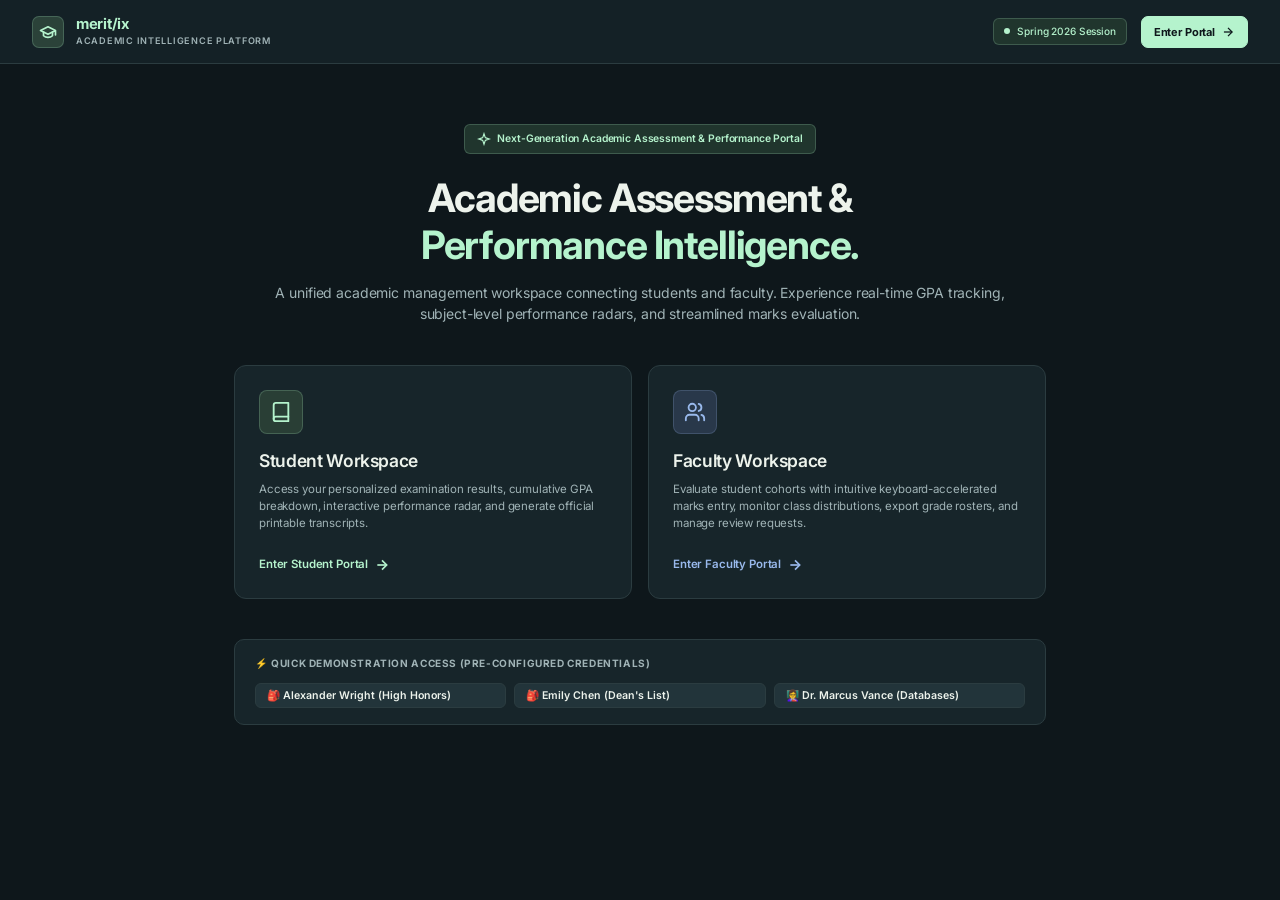
==== commit c7cbfd80: "feat(ui): eliminate generic gradients in favor of minimal solid EduTrack aesthetic across login, das" ====
--- a/src/main/resources/static/index.html
+++ b/src/main/resources/static/index.html
@@ -6,7 +6,7 @@
   <title>MERITIX — Next-Generation Academic Assessment & Performance Portal</title>
   <link rel="stylesheet" href="css/style.css" />
 </head>
-<body style="background: radial-gradient(circle at 50% 10%, #162032 0%, #0D131F 60%, #090D14 100%);">
+<body style="background-color: var(--bg-canvas);">
 
   <!-- Top Navigation -->
   <header class="landing-navbar">
@@ -18,18 +18,18 @@
         </svg>
       </div>
       <div class="brand-text">
-        <span class="brand-title">MERITIX</span>
+        <span class="brand-title">merit/ix</span>
         <span class="brand-subtitle">Academic Intelligence Platform</span>
       </div>
     </div>
-    <div style="display:flex;align-items:center;gap:16px;">
+    <div style="display:flex;align-items:center;gap:14px;">
       <div class="term-pill">
         <span class="term-pill-dot"></span>
         <span>Spring 2026 Session</span>
       </div>
-      <a href="pages/student-login.html" class="btn btn-primary btn-sm">
+      <a href="pages/student-login.html" class="tiny-button primary">
         <span>Enter Portal</span>
-        <svg viewBox="0 0 24 24" fill="none" stroke="currentColor" stroke-width="2" stroke-linecap="round" stroke-linejoin="round"><path d="M5 12h14"/><path d="m12 5 7 7-7 7"/></svg>
+        <svg width="14" height="14" viewBox="0 0 24 24" fill="none" stroke="currentColor" stroke-width="2.2"><path d="M5 12h14"/><path d="m12 5 7 7-7 7"/></svg>
       </a>
     </div>
   </header>
@@ -37,10 +37,10 @@
   <!-- Hero Section -->
   <section class="landing-hero">
     <div class="landing-hero-badge">
-      <svg width="16" height="16" viewBox="0 0 24 24" fill="none" stroke="currentColor" stroke-width="2"><path d="m12 3-1.9 5.8a2 2 0 0 1-1.3 1.3L3 12l5.8 1.9a2 2 0 0 1 1.3 1.3L12 21l1.9-5.8a2 2 0 0 1 1.3-1.3L21 12l-5.8-1.9a2 2 0 0 1-1.3-1.3L12 3z"/></svg>
+      <svg width="14" height="14" viewBox="0 0 24 24" fill="none" stroke="currentColor" stroke-width="2"><path d="m12 3-1.9 5.8a2 2 0 0 1-1.3 1.3L3 12l5.8 1.9a2 2 0 0 1 1.3 1.3L12 21l1.9-5.8a2 2 0 0 1 1.3-1.3L21 12l-5.8-1.9a2 2 0 0 1-1.3-1.3L12 3z"/></svg>
       <span>Next-Generation Academic Assessment & Performance Portal</span>
     </div>
-    <h1>Academic Assessment & <br/><span class="gradient-mint">Performance Intelligence</span></h1>
+    <h1>Academic Assessment & <br/><span class="gradient-mint">Performance Intelligence.</span></h1>
     <p>A unified academic management workspace connecting students and faculty. Experience real-time GPA tracking, subject-level performance radars, and streamlined marks evaluation.</p>
   </section>
 
@@ -91,17 +91,17 @@
 
   <!-- Live Demonstration Bar -->
   <div style="max-width:860px;margin:0 auto 60px;padding:0 24px;">
-    <div class="demo-accounts-box">
-      <div class="demo-accounts-title">⚡ Quick Demonstration Access (Pre-Configured Credentials)</div>
-      <div class="demo-btns-row">
-        <button class="btn-demo-pill" onclick="directLogin('student', 'alex.w', 'password123')">
-          🎒 Student Demo (Alexander Wright • High Honors)
+    <div style="background-color:var(--bg-surface);border:1px solid var(--border-subtle);border-radius:10px;padding:16px 20px;">
+      <div style="font-size:0.72rem;font-weight:700;text-transform:uppercase;letter-spacing:0.06em;color:var(--text-secondary);margin-bottom:12px;">⚡ Quick Demonstration Access (Pre-Configured Credentials)</div>
+      <div style="display:grid;grid-template-columns:repeat(auto-fit, minmax(240px, 1fr));gap:8px;">
+        <button class="btn btn-secondary btn-sm" onclick="directLogin('student', 'alex.w', 'password123')" style="justify-content:flex-start;">
+          <span>🎒 Alexander Wright (High Honors)</span>
         </button>
-        <button class="btn-demo-pill" onclick="directLogin('student', 'emily.c', 'password123')">
-          🎒 Student Demo (Emily Chen • Dean's List)
+        <button class="btn btn-secondary btn-sm" onclick="directLogin('student', 'emily.c', 'password123')" style="justify-content:flex-start;">
+          <span>🎒 Emily Chen (Dean's List)</span>
         </button>
-        <button class="btn-demo-pill" onclick="directLogin('teacher', 'marcus.v', 'password123')">
-          👩‍🏫 Faculty Demo (Dr. Marcus Vance • Databases)
+        <button class="btn btn-secondary btn-sm" onclick="directLogin('teacher', 'marcus.v', 'password123')" style="justify-content:flex-start;">
+          <span>👩‍🏫 Dr. Marcus Vance (Databases)</span>
         </button>
       </div>
     </div>
@@ -121,9 +121,8 @@
         showToast(`Signed in! Redirecting to ${role} dashboard...`, 'success');
         setTimeout(() => {
           window.location.href = role === 'teacher' ? 'pages/teacher-dashboard.html' : 'pages/student-dashboard.html';
-        }, 600);
+        }, 500);
       } else {
-        // If data isn't seeded yet, navigate to login page
         window.location.href = role === 'teacher' ? 'pages/teacher-login.html' : 'pages/student-login.html';
       }
     }
--- a/src/main/resources/static/css/style.css
+++ b/src/main/resources/static/css/style.css
@@ -1,65 +1,71 @@
 /* ============================================================
    MERITIX — NEXT-GENERATION ACADEMIC ASSESSMENT & PERFORMANCE PORTAL
-   Design System & Mobile-Compliant Responsive Stylesheet
+   Solid Minimal Academic Design System (EduTrack Architecture)
    ============================================================ */
 
-@import url('https://fonts.googleapis.com/css2?family=Inter:wght@300;400;500;600;700&family=Plus+Jakarta+Sans:wght@500;600;700;800&family=JetBrains+Mono:wght@400;500;600;700&display=swap');
+@import url('https://fonts.googleapis.com/css2?family=Inter:wght@400;500;600;700&family=JetBrains+Mono:wght@400;500;600&display=swap');
 
 :root {
-  /* Surface & Canvas Tokens (Refined Obsidian Slate SaaS Theme) */
-  --bg-canvas: #090D14;
-  --bg-sidebar: #0C101A;
-  --bg-header: rgba(12, 16, 26, 0.82);
-  --bg-surface: #111724;
-  --bg-surface-elevated: #161F30;
-  --bg-surface-hover: #1C273C;
-  --bg-surface-muted: #0D131F;
-
-  /* Precision Hairline Borders & Dividers */
-  --border-subtle: rgba(255, 255, 255, 0.075);
-  --border-medium: rgba(255, 255, 255, 0.13);
-  --border-accent: rgba(16, 185, 129, 0.3);
-  --border-focus: #10B981;
-
-  /* Crisp Typography Hierarchy */
-  --text-primary: #F8FAFC;
-  --text-secondary: #94A3B8;
-  --text-muted: #64748B;
-  --text-inverse: #022C22;
-
-  /* Strategic Accent & Status Colors */
-  --accent-mint: #10B981;
-  --accent-mint-light: #34D399;
-  --accent-mint-glow: rgba(16, 185, 129, 0.12);
-  --accent-teal: #14B8A6;
-  --accent-teal-light: #2DD4BF;
-  --accent-amber: #F59E0B;
-  --accent-amber-light: #FBBF24;
-  --accent-amber-glow: rgba(245, 158, 11, 0.12);
-  --accent-rose: #F43F5E;
-  --accent-rose-glow: rgba(244, 63, 94, 0.12);
-  --accent-indigo: #6366F1;
-  --accent-indigo-light: #818CF8;
-  --accent-indigo-glow: rgba(99, 102, 241, 0.12);
-
-  /* Linear / Apple Style Inset Highlight Shadows */
-  --shadow-sm: 0 1px 3px 0 rgba(0, 0, 0, 0.35), inset 0 1px 0 0 rgba(255, 255, 255, 0.05);
-  --shadow-md: 0 4px 16px -2px rgba(0, 0, 0, 0.45), inset 0 1px 0 0 rgba(255, 255, 255, 0.06);
-  --shadow-lg: 0 12px 32px -4px rgba(0, 0, 0, 0.6), inset 0 1px 0 0 rgba(255, 255, 255, 0.08);
-  --shadow-glow: 0 0 28px -4px rgba(16, 185, 129, 0.22);
+  /* Solid Slate/Teal Canvas & Surfaces (Zero gradients, zero glow) */
+  --bg-canvas: #0e171b;
+  --bg-sidebar: #142126;
+  --bg-header: #0e171b;
+  --bg-surface: #17252a;
+  --bg-surface-elevated: #1e3035;
+  --bg-surface-secondary: #24352f;
+  --bg-surface-input: #102025;
+  --bg-surface-hover: #1f3239;
+  --bg-surface-active: #2b4239;
+
+  /* Subtle Hairline Borders */
+  --border-subtle: #2b3c40;
+  --border-medium: #384e54;
+  --border-divider: #24353d;
+  --border-focus: #b5f3cd;
+
+  /* Typography Hierarchy */
+  --text-primary: #edf3ec;
+  --text-secondary: #a0b3b6;
+  --text-muted: #6e8488;
+  --text-inverse: #0e171b;
+
+  /* Strategic Solid Accents & Status Badges */
+  --accent-mint: #b5f3cd;
+  --accent-mint-dark: #173c2a;
+  --accent-mint-badge: #293e35;
+  --accent-mint-badge-text: #b5f3cd;
+
+  --accent-blue: #99b9ec;
+  --accent-blue-badge: #29384a;
+  --accent-blue-badge-text: #99b9ec;
+
+  --accent-gold: #f0c58a;
+  --accent-gold-badge: #413a2d;
+  --accent-gold-badge-text: #f0c58a;
+
+  --accent-rose: #fca5a5;
+  --accent-rose-badge: #452628;
+  --accent-rose-badge-text: #fca5a5;
+
+  /* Light Showcase Panel (Ecru Stone) */
+  --light-bg-panel: #f2f2eb;
+  --light-bg-input: #fbfcf7;
+  --light-border: #c6d1c4;
+  --light-text-primary: #172821;
+  --light-text-muted: #55675c;
+  --light-track: #e1e6dc;
+  --light-btn-bg: #173c2a;
+  --light-btn-hover: #204d36;
+  --light-btn-text: #f2f8ee;
 
   /* Dimensions & Spacing */
-  --radius-xs: 5px;
-  --radius-sm: 8px;
-  --radius-md: 12px;
-  --radius-lg: 16px;
-  --radius-xl: 24px;
-  --radius-full: 9999px;
-  --sidebar-width: 250px;
-  --header-height: 64px;
-  --transition-fast: 0.14s ease;
-  --transition-normal: 0.22s cubic-bezier(0.16, 1, 0.3, 1);
-  --transition-smooth: 0.32s cubic-bezier(0.16, 1, 0.3, 1);
+  --radius-xs: 4px;
+  --radius-sm: 6px;
+  --radius-md: 9px;
+  --radius-lg: 12px;
+  --sidebar-width: 240px;
+  --header-height: 60px;
+  --transition-fast: 0.15s ease;
 }
 
 /* Base Reset */
@@ -71,32 +77,31 @@
 }
 
 html {
-  font-size: 15px;
+  font-size: 14px;
   scroll-behavior: smooth;
   height: 100%;
 }
 
 body {
-  font-family: 'Inter', 'Plus Jakarta Sans', -apple-system, BlinkMacSystemFont, 'Segoe UI', Roboto, sans-serif;
+  font-family: 'Inter', -apple-system, BlinkMacSystemFont, 'Segoe UI', Roboto, sans-serif;
   background-color: var(--bg-canvas);
   color: var(--text-primary);
-  line-height: 1.55;
+  line-height: 1.5;
   -webkit-font-smoothing: antialiased;
   -moz-osx-font-smoothing: grayscale;
   min-height: 100%;
   overflow-x: hidden;
   position: relative;
-  letter-spacing: -0.011em;
+  letter-spacing: -0.01em;
 }
 
 a {
-  color: var(--accent-mint-light);
+  color: var(--accent-mint);
   text-decoration: none;
   transition: color var(--transition-fast);
 }
-
 a:hover {
-  color: var(--accent-teal-light);
+  color: #d6fae3;
 }
 
 button, input, select, textarea {
@@ -105,21 +110,26 @@
   color: inherit;
 }
 
-/* Typography & Utility Classes */
+button {
+  cursor: pointer;
+  border: none;
+  outline: none;
+}
+
 h1, h2, h3, h4, h5, h6 {
-  font-family: 'Plus Jakarta Sans', 'Inter', -apple-system, sans-serif;
-  font-weight: 600;
-  color: var(--text-primary);
-  letter-spacing: -0.025em;
-  line-height: 1.25;
+  font-family: 'Inter', -apple-system, sans-serif;
+  font-weight: 600;
+  color: var(--text-primary);
+  letter-spacing: -0.02em;
+  line-height: 1.3;
 }
 
 .text-muted { color: var(--text-muted); }
 .text-secondary { color: var(--text-secondary); }
-.text-mint { color: var(--accent-mint-light); }
-.text-amber { color: var(--accent-amber-light); }
+.text-mint { color: var(--accent-mint); }
+.text-blue { color: var(--accent-blue); }
+.text-gold { color: var(--accent-gold); }
 .text-rose { color: var(--accent-rose); }
-.text-indigo { color: var(--accent-indigo-light); }
 
 .fw-400 { font-weight: 400; }
 .fw-500 { font-weight: 500; }
@@ -127,20 +137,210 @@
 .fw-700 { font-weight: 700; }
 
 .font-mono {
-  font-family: 'JetBrains Mono', ui-monospace, SFMono-Regular, Menlo, Monaco, Consolas, monospace;
+  font-family: 'JetBrains Mono', ui-monospace, SFMono-Regular, monospace;
 }
 
 /* ============================================================
-   Layout: App Shell (Dashboard Pages)
+   EduTrack Brand & Badges
+   ============================================================ */
+.brand-emblem {
+  width: 32px;
+  height: 32px;
+  background-color: #2b4239;
+  color: var(--accent-mint);
+  border-radius: 7px;
+  display: flex;
+  align-items: center;
+  justify-content: center;
+  flex-shrink: 0;
+  border: 1px solid rgba(181, 243, 205, 0.2);
+}
+.brand-emblem svg {
+  width: 18px;
+  height: 18px;
+}
+.brand-text {
+  display: flex;
+  flex-direction: column;
+}
+.brand-title {
+  font-size: 1.05rem;
+  font-weight: 700;
+  letter-spacing: -0.02em;
+  color: var(--accent-mint);
+  line-height: 1.1;
+}
+.brand-subtitle {
+  font-size: 0.65rem;
+  font-weight: 600;
+  color: var(--text-secondary);
+  text-transform: uppercase;
+  letter-spacing: 0.08em;
+  margin-top: 2px;
+}
+
+.badge-tag, .chip-tag {
+  display: inline-flex;
+  align-items: center;
+  gap: 5px;
+  padding: 4px 8px;
+  border-radius: var(--radius-sm);
+  font-size: 0.72rem;
+  font-weight: 500;
+  background-color: var(--bg-surface-elevated);
+  color: var(--text-secondary);
+  border: 1px solid var(--border-subtle);
+  white-space: nowrap;
+}
+.tag-mint, .badge-distinction {
+  background-color: var(--accent-mint-badge);
+  color: var(--accent-mint-badge-text);
+  border-color: rgba(181, 243, 205, 0.18);
+}
+.tag-teal, .badge-success {
+  background-color: #243d3b;
+  color: #a7e8e1;
+  border-color: rgba(167, 232, 225, 0.18);
+}
+.tag-indigo, .tag-blue {
+  background-color: var(--accent-blue-badge);
+  color: var(--accent-blue-badge-text);
+  border-color: rgba(153, 185, 236, 0.18);
+}
+.tag-amber, .badge-warning {
+  background-color: var(--accent-gold-badge);
+  color: var(--accent-gold-badge-text);
+  border-color: rgba(240, 197, 138, 0.18);
+}
+.tag-rose, .badge-fail {
+  background-color: var(--accent-rose-badge);
+  color: var(--accent-rose-badge-text);
+  border-color: rgba(252, 165, 165, 0.18);
+}
+.badge-pass {
+  background-color: #3b372f;
+  color: #dfcfad;
+  border-color: rgba(223, 207, 173, 0.18);
+}
+
+.term-pill {
+  display: inline-flex;
+  align-items: center;
+  gap: 7px;
+  padding: 5px 10px;
+  border-radius: var(--radius-sm);
+  background-color: #20352d;
+  color: var(--accent-mint);
+  font-size: 0.72rem;
+  font-weight: 500;
+  border: 1px solid rgba(181, 243, 205, 0.2);
+}
+.term-pill-dot {
+  width: 6px;
+  height: 6px;
+  border-radius: 50%;
+  background-color: var(--accent-mint);
+}
+
+/* ============================================================
+   Buttons & Micro-Actions
+   ============================================================ */
+.btn {
+  display: inline-flex;
+  align-items: center;
+  justify-content: center;
+  gap: 8px;
+  padding: 8px 16px;
+  border-radius: 7px;
+  font-size: 0.82rem;
+  font-weight: 600;
+  transition: all var(--transition-fast);
+  white-space: nowrap;
+}
+.btn svg {
+  width: 16px;
+  height: 16px;
+}
+.btn-primary {
+  background-color: var(--accent-mint);
+  color: var(--text-inverse);
+  border: 1px solid var(--accent-mint);
+}
+.btn-primary:hover {
+  background-color: #cbf7dc;
+  color: var(--text-inverse);
+}
+.btn-secondary {
+  background-color: #22343a;
+  color: var(--text-primary);
+  border: 1px solid var(--border-subtle);
+}
+.btn-secondary:hover {
+  background-color: #2d434b;
+  border-color: var(--border-medium);
+}
+.btn-outline-mint {
+  background-color: transparent;
+  color: var(--accent-mint);
+  border: 1px solid var(--border-subtle);
+}
+.btn-outline-mint:hover {
+  background-color: #20352d;
+  border-color: var(--accent-mint);
+}
+.btn-danger {
+  background-color: var(--accent-rose-badge);
+  color: var(--accent-rose);
+  border: 1px solid rgba(252, 165, 165, 0.25);
+}
+.btn-danger:hover {
+  background-color: #572e31;
+}
+.btn-sm {
+  padding: 5px 11px;
+  font-size: 0.76rem;
+  border-radius: var(--radius-sm);
+}
+.btn-block {
+  width: 100%;
+}
+
+.tiny-button {
+  height: 32px;
+  padding: 0 12px;
+  display: inline-flex;
+  align-items: center;
+  gap: 6px;
+  color: var(--text-primary);
+  background-color: #22343a;
+  border-radius: 7px;
+  font: 600 11px 'Inter', sans-serif;
+  border: 1px solid var(--border-subtle);
+  transition: background-color var(--transition-fast), border-color var(--transition-fast);
+}
+.tiny-button:hover {
+  background-color: #2d434b;
+  border-color: var(--border-medium);
+}
+.tiny-button.primary {
+  color: #0e171b;
+  background-color: var(--accent-mint);
+  border-color: var(--accent-mint);
+  font-weight: 700;
+}
+.tiny-button.primary:hover {
+  background-color: #cbf7dc;
+}
+
+/* ============================================================
+   App Shell & Dashboard Layout
    ============================================================ */
 .app-shell {
   display: flex;
   min-height: 100vh;
   background-color: var(--bg-canvas);
-  position: relative;
-}
-
-/* Sidebar Navigation */
+}
+
 .app-sidebar {
   width: var(--sidebar-width);
   background-color: var(--bg-sidebar);
@@ -152,1732 +352,1230 @@
   bottom: 0;
   left: 0;
   z-index: 100;
-  transition: transform var(--transition-normal);
+  transition: transform 0.25s ease;
 }
 
 .sidebar-header {
   height: var(--header-height);
+  padding: 0 16px;
   display: flex;
   align-items: center;
   justify-content: space-between;
-  padding: 0 20px;
   border-bottom: 1px solid var(--border-subtle);
 }
-
 .sidebar-brand-link {
   display: flex;
   align-items: center;
-  gap: 12px;
-  color: inherit;
-  text-decoration: none;
-}
-
-.brand-emblem {
-  width: 38px;
-  height: 38px;
-  background: linear-gradient(135deg, #10B981, #047857);
-  border-radius: var(--radius-sm);
-  display: flex;
-  align-items: center;
-  justify-content: center;
-  color: #FFFFFF;
-  box-shadow: 0 4px 12px rgba(16, 185, 129, 0.25);
-  flex-shrink: 0;
-}
-
-.brand-emblem svg {
-  width: 20px;
-  height: 20px;
-}
-
-.brand-text {
-  display: flex;
-  flex-direction: column;
-}
-
-.brand-title {
-  font-size: 1rem;
-  font-weight: 800;
-  letter-spacing: -0.01em;
-  color: #FFFFFF;
-}
-
-.brand-subtitle {
-  font-size: 0.7rem;
-  color: var(--accent-mint-light);
-  font-weight: 600;
-  letter-spacing: 0.04em;
-  text-transform: uppercase;
-}
-
+  gap: 10px;
+}
 .sidebar-close-btn {
   display: none;
   background: transparent;
-  border: none;
-  color: var(--text-muted);
-  cursor: pointer;
+  color: var(--text-secondary);
   padding: 6px;
-  border-radius: var(--radius-xs);
-}
-
-.sidebar-close-btn:hover {
-  color: var(--text-primary);
-  background-color: var(--bg-surface-elevated);
-}
-
+  border-radius: var(--radius-sm);
+}
 .sidebar-close-btn svg {
-  width: 20px;
-  height: 20px;
-}
-
-/* Sidebar Backdrop on Mobile */
-.sidebar-backdrop {
-  display: none;
-  position: fixed;
-  top: 0;
-  left: 0;
-  right: 0;
-  bottom: 0;
-  background-color: rgba(0, 0, 0, 0.7);
-  backdrop-filter: blur(4px);
-  z-index: 90;
-  opacity: 0;
-  transition: opacity var(--transition-normal);
-}
-
-.sidebar-backdrop.active {
-  display: block;
-  opacity: 1;
+  width: 18px;
+  height: 18px;
 }
 
 .sidebar-nav {
   flex: 1;
-  padding: 20px 14px;
+  padding: 16px 10px;
+  overflow-y: auto;
   display: flex;
   flex-direction: column;
   gap: 4px;
-  overflow-y: auto;
-}
-
+}
 .nav-section-title {
-  font-size: 0.68rem;
+  font-size: 0.65rem;
   font-weight: 700;
-  color: var(--text-muted);
   text-transform: uppercase;
   letter-spacing: 0.08em;
-  padding: 12px 10px 6px;
-}
-
+  color: var(--text-muted);
+  padding: 12px 10px 4px;
+}
 .nav-item {
-  display: flex;
-  align-items: center;
-  gap: 12px;
+  width: 100%;
+  display: flex;
+  align-items: center;
+  gap: 10px;
   padding: 8px 12px;
+  border-radius: var(--radius-sm);
   color: var(--text-secondary);
-  border-radius: var(--radius-sm);
+  background-color: transparent;
+  font-size: 0.8rem;
   font-weight: 500;
-  font-size: 0.86rem;
-  border: 1px solid transparent;
-  cursor: pointer;
-  background: transparent;
-  width: 100%;
   text-align: left;
   transition: all var(--transition-fast);
 }
-
 .nav-item svg {
-  width: 17px;
-  height: 17px;
-  stroke-width: 1.8;
-  transition: transform var(--transition-fast);
+  width: 16px;
+  height: 16px;
+  stroke-width: 2;
   flex-shrink: 0;
 }
-
 .nav-item:hover {
-  background-color: var(--bg-surface-elevated);
-  color: var(--text-primary);
-  border-color: var(--border-subtle);
-}
-
-.nav-item:hover svg {
-  transform: translateX(2px);
-}
-
+  color: var(--text-primary);
+  background-color: #1a2a30;
+}
 .nav-item.active {
-  background: rgba(16, 185, 129, 0.09);
-  color: var(--accent-mint-light);
-  border-color: rgba(52, 211, 153, 0.22);
-  box-shadow: inset 3px 0 0 var(--accent-mint);
-  font-weight: 600;
+  color: var(--accent-mint);
+  background-color: #2b4239;
+  font-weight: 600;
+  box-shadow: inset 3px 0 var(--accent-mint);
 }
 
 .sidebar-footer {
-  padding: 14px;
+  padding: 14px 12px;
   border-top: 1px solid var(--border-subtle);
-  background-color: var(--bg-surface-muted);
-}
-
+  background-color: #121c21;
+}
 .user-profile-widget {
   display: flex;
   align-items: center;
   justify-content: space-between;
-  padding: 8px 10px;
-  border-radius: var(--radius-sm);
-  background-color: var(--bg-surface);
-  border: 1px solid var(--border-subtle);
-}
-
+  gap: 10px;
+}
 .user-meta-left {
   display: flex;
   align-items: center;
-  gap: 10px;
+  gap: 9px;
   min-width: 0;
 }
-
 .user-avatar {
   width: 32px;
   height: 32px;
-  border-radius: var(--radius-sm);
-  background: linear-gradient(135deg, #059669, #0D9488);
-  color: #FFFFFF;
+  border-radius: 6px;
+  background-color: #293e35;
+  color: var(--accent-mint);
+  font-size: 0.75rem;
+  font-weight: 700;
   display: flex;
   align-items: center;
   justify-content: center;
-  font-weight: 600;
-  font-size: 0.8rem;
-  border: 1px solid rgba(52, 211, 153, 0.3);
   flex-shrink: 0;
-}
-
-.user-avatar.teacher-avatar {
-  background: linear-gradient(135deg, #4338CA, #6366F1);
-  color: #FFFFFF;
-  border-color: rgba(165, 180, 252, 0.3);
-}
-
+  border: 1px solid rgba(181, 243, 205, 0.2);
+}
+.teacher-avatar {
+  background-color: #29384a;
+  color: var(--accent-blue);
+  border-color: rgba(153, 185, 236, 0.2);
+}
 .user-info-text {
   min-width: 0;
 }
-
 .user-display-name {
-  font-size: 0.82rem;
-  font-weight: 700;
+  font-size: 0.8rem;
+  font-weight: 600;
   color: var(--text-primary);
   white-space: nowrap;
   overflow: hidden;
   text-overflow: ellipsis;
 }
-
 .user-role-badge {
-  font-size: 0.68rem;
-  color: var(--text-muted);
-  display: flex;
-  align-items: center;
-  gap: 4px;
-}
-
+  margin-top: 2px;
+}
 .btn-icon-logout {
   background: transparent;
-  border: none;
-  color: var(--text-muted);
-  cursor: pointer;
+  color: var(--text-secondary);
   padding: 6px;
-  border-radius: var(--radius-xs);
+  border-radius: var(--radius-sm);
   display: flex;
   align-items: center;
   justify-content: center;
-  transition: all var(--transition-fast);
-}
-
+  transition: color var(--transition-fast), background-color var(--transition-fast);
+}
+.btn-icon-logout svg {
+  width: 16px;
+  height: 16px;
+}
 .btn-icon-logout:hover {
-  background-color: rgba(244, 63, 94, 0.15);
   color: var(--accent-rose);
-}
-
-.btn-icon-logout svg {
-  width: 17px;
-  height: 17px;
-}
-
-/* Main Viewport Layout */
+  background-color: #242223;
+}
+
+/* Main Viewport */
 .app-main {
   flex: 1;
   margin-left: var(--sidebar-width);
-  min-height: 100vh;
+  min-width: 0;
   display: flex;
   flex-direction: column;
-  background-color: var(--bg-canvas);
-  width: calc(100% - var(--sidebar-width));
-}
-
-/* Header Topbar */
+}
+
 .app-topbar {
   height: var(--header-height);
   background-color: var(--bg-header);
-  backdrop-filter: blur(12px);
   border-bottom: 1px solid var(--border-subtle);
+  display: flex;
+  align-items: center;
+  justify-content: space-between;
+  padding: 0 24px;
   position: sticky;
   top: 0;
-  z-index: 40;
-  display: flex;
-  align-items: center;
-  justify-content: space-between;
-  padding: 0 28px;
+  z-index: 90;
+}
+.topbar-left {
+  display: flex;
+  align-items: center;
   gap: 12px;
 }
-
-.topbar-left {
-  display: flex;
-  align-items: center;
-  gap: 14px;
-  min-width: 0;
-}
-
 .mobile-nav-toggle {
   display: none;
-  background: var(--bg-surface);
+  background: transparent;
+  color: var(--text-secondary);
+  padding: 6px;
+  border-radius: var(--radius-sm);
+}
+.mobile-nav-toggle svg {
+  width: 20px;
+  height: 20px;
+}
+.breadcrumbs {
+  display: flex;
+  align-items: center;
+  gap: 7px;
+  font-size: 0.78rem;
+  color: var(--text-muted);
+}
+.breadcrumbs .current {
+  color: var(--text-primary);
+  font-weight: 600;
+}
+.topbar-right {
+  display: flex;
+  align-items: center;
+  gap: 10px;
+}
+
+.content-wrapper {
+  padding: 24px;
+  flex: 1;
+}
+
+.tab-content-panel {
+  display: none;
+}
+.tab-content-panel.active {
+  display: block;
+}
+
+/* ============================================================
+   Executive Banners (Solid Minimal Architecture)
+   ============================================================ */
+.executive-banner {
+  background-color: var(--bg-surface);
   border: 1px solid var(--border-subtle);
-  color: var(--text-primary);
-  padding: 8px;
-  border-radius: var(--radius-sm);
-  cursor: pointer;
+  border-radius: var(--radius-lg);
+  padding: 20px 24px;
+  margin-bottom: 20px;
+  display: flex;
+  align-items: center;
+  justify-content: space-between;
+  gap: 20px;
+}
+.banner-left {
+  display: flex;
+  align-items: center;
+  gap: 16px;
+  min-width: 0;
+}
+.banner-avatar-lg {
+  width: 52px;
+  height: 52px;
+  border-radius: 10px;
+  background-color: #293e35;
+  color: var(--accent-mint);
+  font-size: 1.25rem;
+  font-weight: 700;
+  display: flex;
   align-items: center;
   justify-content: center;
-}
-
-.mobile-nav-toggle svg {
+  flex-shrink: 0;
+  border: 1px solid rgba(181, 243, 205, 0.2);
+}
+.teacher-avatar-lg {
+  background-color: #29384a;
+  color: var(--accent-blue);
+  border-color: rgba(153, 185, 236, 0.2);
+}
+.banner-meta {
+  min-width: 0;
+}
+.banner-meta h2 {
+  font-size: 1.35rem;
+  font-weight: 600;
+  color: var(--text-primary);
+  letter-spacing: -0.02em;
+}
+.banner-meta p {
+  color: var(--text-secondary);
+  font-size: 0.8rem;
+  margin-top: 3px;
+}
+.banner-pills-row {
+  display: flex;
+  flex-wrap: wrap;
+  gap: 6px;
+  margin-top: 8px;
+}
+
+.banner-right-stats {
+  display: flex;
+  align-items: center;
+  gap: 28px;
+}
+.banner-stat-col {
+  text-align: right;
+}
+.banner-stat-col .stat-val {
+  font-size: 1.6rem;
+  font-weight: 700;
+  color: var(--text-primary);
+  font-family: 'JetBrains Mono', monospace;
+  line-height: 1.1;
+}
+.banner-stat-col .stat-val.highlight {
+  color: var(--accent-mint);
+}
+.banner-stat-col .stat-lbl {
+  font-size: 0.68rem;
+  font-weight: 600;
+  text-transform: uppercase;
+  letter-spacing: 0.06em;
+  color: var(--text-muted);
+  margin-top: 4px;
+}
+
+/* ============================================================
+   KPI Metrics Grid
+   ============================================================ */
+.stats-grid {
+  display: grid;
+  grid-template-columns: repeat(4, 1fr);
+  gap: 14px;
+  margin-bottom: 20px;
+}
+.stat-metric-card {
+  background-color: var(--bg-surface);
+  border: 1px solid var(--border-subtle);
+  border-radius: 10px;
+  padding: 14px 16px;
+  display: flex;
+  align-items: flex-start;
+  gap: 12px;
+  transition: border-color var(--transition-fast);
+}
+.stat-metric-card:hover {
+  border-color: var(--border-medium);
+}
+.metric-icon-box {
+  width: 38px;
+  height: 38px;
+  border-radius: 8px;
+  display: flex;
+  align-items: center;
+  justify-content: center;
+  flex-shrink: 0;
+}
+.metric-icon-box svg {
   width: 18px;
   height: 18px;
 }
-
-.breadcrumbs {
-  display: flex;
-  align-items: center;
-  gap: 8px;
-  font-size: 0.85rem;
+.metric-icon-box.mint {
+  background-color: var(--accent-mint-badge);
+  color: var(--accent-mint);
+  border: 1px solid rgba(181, 243, 205, 0.2);
+}
+.metric-icon-box.teal {
+  background-color: #243d3b;
+  color: #a7e8e1;
+  border: 1px solid rgba(167, 232, 225, 0.2);
+}
+.metric-icon-box.amber {
+  background-color: var(--accent-gold-badge);
+  color: var(--accent-gold);
+  border: 1px solid rgba(240, 197, 138, 0.2);
+}
+.metric-icon-box.indigo {
+  background-color: var(--accent-blue-badge);
+  color: var(--accent-blue);
+  border: 1px solid rgba(153, 185, 236, 0.2);
+}
+
+.metric-info {
+  display: flex;
+  flex-direction: column;
+}
+.metric-number {
+  font-size: 1.45rem;
+  font-weight: 700;
+  color: var(--text-primary);
+  font-family: 'JetBrains Mono', monospace;
+  line-height: 1.1;
+}
+.metric-label {
+  font-size: 0.68rem;
+  font-weight: 600;
+  text-transform: uppercase;
+  letter-spacing: 0.05em;
   color: var(--text-muted);
-  white-space: nowrap;
-  overflow: hidden;
-  text-overflow: ellipsis;
-}
-
-.breadcrumbs span.current {
-  color: var(--text-primary);
-  font-weight: 600;
-  overflow: hidden;
-  text-overflow: ellipsis;
-}
-
-.topbar-right {
-  display: flex;
-  align-items: center;
-  gap: 12px;
-  flex-shrink: 0;
-}
-
-.term-pill {
-  display: inline-flex;
-  align-items: center;
-  gap: 7px;
-  background-color: rgba(255, 255, 255, 0.035);
-  border: 1px solid var(--border-subtle);
-  padding: 4px 11px;
-  border-radius: var(--radius-full);
-  font-size: 0.73rem;
-  font-weight: 500;
-  color: var(--text-secondary);
-  white-space: nowrap;
-}
-
-.term-pill-dot {
-  width: 6px;
-  height: 6px;
-  border-radius: 50%;
-  background-color: var(--accent-mint);
-  box-shadow: 0 0 8px rgba(16, 185, 129, 0.6);
-  flex-shrink: 0;
-}
-
-/* Page Content Container */
-.content-wrapper {
-  flex: 1;
-  padding: 28px;
-  max-width: 1400px;
-  width: 100%;
-  margin: 0 auto;
-}
-
-/* Tab Panels */
-.tab-content-panel {
-  display: none;
-  animation: fadeIn 0.25s ease;
-}
-
-.tab-content-panel.active {
-  display: block;
-}
-
-@keyframes fadeIn {
-  from { opacity: 0; transform: translateY(4px); }
-  to { opacity: 1; transform: translateY(0); }
-}
-
-@keyframes spin {
-  to { transform: rotate(360deg); }
+  margin-top: 4px;
 }
 
 /* ============================================================
-   Components: Cards, Stats & Widgets
+   Surface Cards & Analytics Grid
    ============================================================ */
 .surface-card {
   background-color: var(--bg-surface);
   border: 1px solid var(--border-subtle);
-  border-radius: var(--radius-md);
-  box-shadow: var(--shadow-md);
-  transition: border-color var(--transition-fast), box-shadow var(--transition-fast), transform var(--transition-fast);
-  position: relative;
+  border-radius: var(--radius-lg);
   overflow: hidden;
-}
-
-.surface-card:hover {
-  border-color: var(--border-medium);
-  box-shadow: var(--shadow-lg);
-}
-
+  margin-bottom: 20px;
+}
 .card-header-bar {
-  padding: 14px 20px;
+  padding: 14px 18px;
   border-bottom: 1px solid var(--border-subtle);
   display: flex;
   align-items: center;
   justify-content: space-between;
   gap: 12px;
-  flex-wrap: wrap;
-}
-
+}
 .card-header-title {
-  font-size: 0.94rem;
-  font-weight: 600;
-  color: var(--text-primary);
-  display: flex;
-  align-items: center;
-  gap: 8px;
-  letter-spacing: -0.015em;
-}
-
+  display: flex;
+  align-items: center;
+  gap: 9px;
+  font-size: 0.88rem;
+  font-weight: 600;
+  color: var(--text-primary);
+}
 .card-header-title svg {
-  width: 18px;
-  height: 18px;
-  color: var(--accent-mint-light);
-  flex-shrink: 0;
-}
-
+  width: 16px;
+  height: 16px;
+  color: var(--accent-mint);
+}
 .card-body-content {
-  padding: 20px;
-}
-
-/* Executive Banner Card */
-.executive-banner {
-  background: linear-gradient(135deg, rgba(16, 185, 129, 0.08) 0%, rgba(18, 24, 38, 0.95) 45%, rgba(13, 17, 26, 0.98) 100%);
-  border: 1px solid var(--border-subtle);
-  border-top: 1px solid rgba(52, 211, 153, 0.35);
-  border-radius: var(--radius-lg);
-  padding: 24px 28px;
-  margin-bottom: 24px;
-  display: flex;
-  align-items: center;
-  justify-content: space-between;
-  gap: 20px;
-  flex-wrap: wrap;
-  box-shadow: var(--shadow-md);
-  position: relative;
-  overflow: hidden;
-}
-
-.executive-banner.teacher-banner {
-  background: linear-gradient(135deg, rgba(99, 102, 241, 0.08) 0%, rgba(20, 24, 40, 0.95) 45%, rgba(13, 17, 26, 0.98) 100%);
-  border-top: 1px solid rgba(129, 140, 248, 0.35);
-}
-
-.executive-banner::before {
-  content: '';
-  position: absolute;
-  top: -40px;
-  right: -40px;
-  width: 220px;
-  height: 220px;
-  background: radial-gradient(circle, rgba(16, 185, 129, 0.1) 0%, transparent 70%);
-  pointer-events: none;
-}
-
-.banner-left {
-  display: flex;
-  align-items: center;
-  gap: 16px;
-  min-width: 0;
-}
-
-.banner-avatar-lg {
-  width: 54px;
-  height: 54px;
-  border-radius: var(--radius-md);
-  background: linear-gradient(135deg, #059669 0%, #0D9488 100%);
-  border: 1.5px solid rgba(52, 211, 153, 0.4);
-  display: flex;
-  align-items: center;
-  justify-content: center;
-  font-size: 1.35rem;
-  font-weight: 700;
-  color: #FFFFFF;
-  box-shadow: 0 4px 16px rgba(16, 185, 129, 0.22);
-  flex-shrink: 0;
-}
-
-.banner-avatar-lg.teacher-avatar-lg {
-  background: linear-gradient(135deg, #4338CA 0%, #6366F1 100%);
-  border-color: rgba(129, 140, 248, 0.4);
-  box-shadow: 0 4px 16px rgba(99, 102, 241, 0.22);
-}
-
-.banner-meta {
-  min-width: 0;
-}
-
-.banner-meta h2 {
-  font-size: 1.38rem;
-  font-weight: 600;
-  color: #FFFFFF;
-  letter-spacing: -0.025em;
-}
-
-.banner-meta p {
-  color: var(--text-secondary);
-  font-size: 0.86rem;
-  margin-top: 2px;
-}
-
-.banner-pills-row {
-  display: flex;
-  align-items: center;
-  gap: 8px;
-  margin-top: 8px;
-  flex-wrap: wrap;
-}
-
-.badge-tag {
-  display: inline-flex;
-  align-items: center;
-  gap: 5px;
-  padding: 3px 9px;
-  border-radius: var(--radius-full);
-  font-size: 0.72rem;
-  font-weight: 500;
-  background-color: rgba(255, 255, 255, 0.04);
-  border: 1px solid rgba(255, 255, 255, 0.08);
-  color: var(--text-secondary);
-  white-space: nowrap;
-}
-
-.badge-tag.tag-mint {
-  background-color: rgba(16, 185, 129, 0.12);
-  border-color: rgba(52, 211, 153, 0.25);
-  color: var(--accent-mint-light);
-}
-
-.badge-tag.tag-teal {
-  background-color: rgba(20, 184, 166, 0.12);
-  border-color: rgba(45, 212, 191, 0.25);
-  color: var(--accent-teal-light);
-}
-
-.badge-tag.tag-indigo {
-  background-color: rgba(99, 102, 241, 0.12);
-  border-color: rgba(129, 140, 248, 0.25);
-  color: var(--accent-indigo-light);
-}
-
-.banner-right-stats {
-  display: flex;
-  align-items: center;
-  gap: 28px;
-  flex-wrap: wrap;
-  padding-left: 24px;
-  border-left: 1px solid var(--border-subtle);
-}
-
-.banner-stat-col {
-  text-align: right;
-}
-
-.banner-stat-col .stat-val {
-  font-size: 1.85rem;
-  font-weight: 700;
-  font-family: 'JetBrains Mono', monospace;
-  line-height: 1.1;
-  color: #FFFFFF;
-  letter-spacing: -0.025em;
-}
-
-.banner-stat-col .stat-val.highlight {
-  color: var(--accent-mint-light);
-}
-
-.banner-stat-col .stat-lbl {
-  font-size: 0.68rem;
-  color: var(--text-muted);
-  text-transform: uppercase;
-  letter-spacing: 0.06em;
-  margin-top: 4px;
-  font-weight: 600;
-}
-
-/* Stats Row Grid */
-.stats-grid {
-  display: grid;
-  grid-template-columns: repeat(auto-fit, minmax(210px, 1fr));
-  gap: 16px;
-  margin-bottom: 24px;
-}
-
-.stat-metric-card {
-  background-color: var(--bg-surface);
-  border: 1px solid var(--border-subtle);
-  border-radius: var(--radius-md);
-  padding: 16px 18px;
-  display: flex;
-  align-items: center;
-  gap: 14px;
-  box-shadow: var(--shadow-sm);
-  transition: all var(--transition-fast);
-  position: relative;
-}
-
-.stat-metric-card:hover {
-  transform: translateY(-2px);
-  border-color: var(--border-medium);
-  box-shadow: var(--shadow-md);
-}
-
-.metric-icon-box {
-  width: 40px;
-  height: 40px;
-  border-radius: var(--radius-sm);
-  display: flex;
-  align-items: center;
-  justify-content: center;
-  flex-shrink: 0;
-}
-
-.metric-icon-box svg {
-  width: 19px;
-  height: 19px;
-}
-
-.metric-icon-box.mint {
-  background-color: var(--accent-mint-glow);
-  color: var(--accent-mint-light);
-  border: 1px solid rgba(52, 211, 153, 0.2);
-}
-
-.metric-icon-box.teal {
-  background-color: rgba(20, 184, 166, 0.12);
-  color: var(--accent-teal-light);
-  border: 1px solid rgba(45, 212, 191, 0.2);
-}
-
-.metric-icon-box.amber {
-  background-color: var(--accent-amber-glow);
-  color: var(--accent-amber-light);
-  border: 1px solid rgba(251, 191, 36, 0.2);
-}
-
-.metric-icon-box.indigo {
-  background-color: var(--accent-indigo-glow);
-  color: var(--accent-indigo-light);
-  border: 1px solid rgba(129, 140, 248, 0.2);
-}
-
-.metric-icon-box.rose {
-  background-color: var(--accent-rose-glow);
-  color: var(--accent-rose);
-  border: 1px solid rgba(244, 63, 94, 0.2);
-}
-
-.metric-info {
-  display: flex;
-  flex-direction: column;
-  min-width: 0;
-}
-
-.metric-number {
-  font-size: 1.45rem;
-  font-weight: 700;
-  font-family: 'JetBrains Mono', monospace;
-  color: var(--text-primary);
-  line-height: 1.2;
-  letter-spacing: -0.02em;
-}
-
-.metric-label {
-  font-size: 0.72rem;
-  color: var(--text-muted);
-  font-weight: 600;
-  text-transform: uppercase;
-  letter-spacing: 0.04em;
-  margin-top: 2px;
-  white-space: nowrap;
-  overflow: hidden;
-  text-overflow: ellipsis;
-}
-}
-
-.metric-number {
-  font-size: 1.6rem;
-  font-weight: 800;
-  line-height: 1.1;
-  color: var(--text-primary);
-  letter-spacing: -0.02em;
-}
-
-.metric-label {
-  font-size: 0.78rem;
-  color: var(--text-secondary);
-  margin-top: 3px;
-  font-weight: 500;
-  white-space: nowrap;
-}
-
-/* Analytics Row */
+  padding: 18px;
+}
+
 .analytics-grid-row {
   display: grid;
-  grid-template-columns: 2fr 1.2fr;
-  gap: 20px;
-  margin-bottom: 24px;
-}
-
+  grid-template-columns: 1.6fr 1fr;
+  gap: 14px;
+  margin-bottom: 20px;
+}
+.analytics-grid-row .surface-card {
+  margin-bottom: 0;
+  display: flex;
+  flex-direction: column;
+}
 .chart-viewport {
   position: relative;
-  height: 260px;
+  height: 230px;
   width: 100%;
 }
 
-/* Target & Progress Widget */
-.progress-target-card {
-  display: flex;
-  flex-direction: column;
+/* Target Card */
+.progress-target-card .target-header-meta {
+  display: flex;
+  align-items: center;
   justify-content: space-between;
-}
-
-.target-header-meta {
-  display: flex;
-  justify-content: space-between;
-  align-items: baseline;
-  margin-bottom: 6px;
-}
-
+  margin-bottom: 8px;
+}
 .target-pct {
-  font-size: 1.45rem;
-  font-weight: 800;
-  color: var(--accent-mint-light);
-}
-
+  font-size: 1.1rem;
+  font-weight: 700;
+  color: var(--accent-mint);
+  font-family: 'JetBrains Mono', monospace;
+}
 .progress-track {
-  width: 100%;
-  height: 8px;
-  background-color: var(--bg-surface-muted);
-  border-radius: var(--radius-full);
+  height: 6px;
+  background-color: #102025;
+  border-radius: 3px;
   overflow: hidden;
+  margin-bottom: 12px;
   border: 1px solid var(--border-subtle);
-  margin-bottom: 14px;
-}
-
+}
 .progress-bar-fill {
   height: 100%;
-  background: linear-gradient(90deg, #10B981, #2DD4BF);
-  border-radius: var(--radius-full);
-  transition: width 0.8s cubic-bezier(0.16, 1, 0.3, 1);
-}
-
+  background-color: var(--accent-mint);
+  border-radius: 3px;
+  transition: width 0.6s ease;
+}
 .target-details-list {
+  border-top: 1px solid var(--border-subtle);
+  padding-top: 12px;
+  margin-top: 14px;
   display: flex;
   flex-direction: column;
-  gap: 10px;
-  margin-top: 12px;
-}
-
+  gap: 8px;
+}
 .target-detail-row {
   display: flex;
   align-items: center;
   justify-content: space-between;
-  font-size: 0.82rem;
-  padding-bottom: 8px;
-  border-bottom: 1px solid var(--border-subtle);
-}
-
-.target-detail-row:last-child {
-  border-bottom: none;
-}
-
-/* Toolbars */
-.section-toolbar {
-  display: flex;
-  align-items: center;
-  justify-content: space-between;
-  gap: 14px;
-  margin-bottom: 18px;
-  flex-wrap: wrap;
-}
-
-.section-title-wrap h2 {
-  font-size: 1.2rem;
-  font-weight: 800;
-  color: var(--text-primary);
-}
-
-.section-title-wrap p {
-  font-size: 0.82rem;
-  color: var(--text-secondary);
-  margin-top: 2px;
-}
-
-.toolbar-actions {
-  display: flex;
-  align-items: center;
-  gap: 10px;
-  flex-wrap: wrap;
+  font-size: 0.78rem;
 }
 
 /* ============================================================
-   Buttons & Interactive Controls
-   ============================================================ */
-.btn {
-  display: inline-flex;
-  align-items: center;
-  justify-content: center;
-  gap: 8px;
-  padding: 8px 16px;
-  border-radius: var(--radius-sm);
-  font-size: 0.85rem;
-  font-weight: 600;
-  cursor: pointer;
-  border: 1px solid transparent;
-  transition: all var(--transition-fast);
-  white-space: nowrap;
-  min-height: 38px;
-}
-
-.btn svg {
-  width: 16px;
-  height: 16px;
-  flex-shrink: 0;
-}
-
-.btn-primary {
-  background-color: var(--accent-mint);
-  color: var(--text-inverse);
-  box-shadow: 0 2px 8px rgba(16, 185, 129, 0.22);
-}
-
-.btn-primary:hover {
-  background-color: var(--accent-mint-light);
-  transform: translateY(-1px);
-  box-shadow: 0 4px 12px rgba(16, 185, 129, 0.3);
-}
-
-.btn-primary:active {
-  transform: translateY(0);
-}
-
-.btn-secondary {
-  background-color: var(--bg-surface-elevated);
-  border-color: var(--border-medium);
-  color: var(--text-primary);
-}
-
-.btn-secondary:hover {
-  background-color: var(--bg-surface-hover);
-  border-color: var(--accent-teal-light);
-}
-
-.btn-outline-mint {
-  background-color: transparent;
-  border-color: rgba(52, 211, 153, 0.35);
-  color: var(--accent-mint-light);
-}
-
-.btn-outline-mint:hover {
-  background-color: var(--accent-mint-glow);
-  border-color: var(--accent-mint-light);
-}
-
-.btn-danger {
-  background-color: rgba(244, 63, 94, 0.14);
-  border-color: rgba(244, 63, 94, 0.25);
-  color: var(--accent-rose);
-}
-
-.btn-danger:hover {
-  background-color: rgba(244, 63, 94, 0.22);
-  border-color: var(--accent-rose);
-}
-
-.btn-sm {
-  padding: 5px 12px;
-  font-size: 0.78rem;
-  border-radius: var(--radius-xs);
-  min-height: 32px;
-}
-
-.btn-block {
-  width: 100%;
-}
-
-.btn:disabled {
-  opacity: 0.55;
-  cursor: not-allowed;
-  transform: none !important;
-}
-
-/* ============================================================
-   Tables & Mobile Data Presentation
+   Tables & Data Grid (Clean Slate Aesthetics)
    ============================================================ */
 .table-responsive {
   width: 100%;
   overflow-x: auto;
-  -webkit-overflow-scrolling: touch;
-}
-
+}
 .academic-table {
   width: 100%;
-  border-collapse: separate;
-  border-spacing: 0;
+  border-collapse: collapse;
   text-align: left;
-  min-width: 580px;
-}
-
+}
 .academic-table th {
-  background-color: rgba(255, 255, 255, 0.02);
-  color: var(--text-muted);
-  font-size: 0.71rem;
+  background-color: #142126;
+  color: var(--text-secondary);
+  font-size: 0.68rem;
   font-weight: 600;
   text-transform: uppercase;
   letter-spacing: 0.06em;
-  padding: 13px 18px;
+  padding: 10px 14px;
   border-bottom: 1px solid var(--border-subtle);
   white-space: nowrap;
 }
-
 .academic-table td {
-  padding: 14px 18px;
+  padding: 11px 14px;
+  font-size: 0.8rem;
+  color: var(--text-primary);
+  border-bottom: 1px solid #1c2c31;
+  vertical-align: middle;
+}
+.academic-table tbody tr:nth-child(even) {
+  background-color: #162429;
+}
+.academic-table tbody tr:hover {
+  background-color: #1c2f36;
+}
+
+.empty-state-icon {
+  display: flex;
+  align-items: center;
+  justify-content: center;
+  margin: 10px auto;
+  color: var(--text-muted);
+}
+.empty-state-icon svg {
+  width: 28px;
+  height: 28px;
+  stroke: var(--text-muted);
+}
+
+.grade-badge-cell {
+  display: inline-flex;
+  align-items: center;
+  justify-content: center;
+  min-width: 38px;
+  padding: 3px 8px;
+  border-radius: 5px;
+  font-size: 0.76rem;
+  font-weight: 700;
+  font-family: 'JetBrains Mono', monospace;
+}
+.grade-a {
+  background-color: var(--accent-mint-badge);
+  color: var(--accent-mint);
+  border: 1px solid rgba(181, 243, 205, 0.2);
+}
+.grade-b {
+  background-color: var(--accent-gold-badge);
+  color: var(--accent-gold);
+  border: 1px solid rgba(240, 197, 138, 0.2);
+}
+.grade-c {
+  background-color: var(--accent-blue-badge);
+  color: var(--accent-blue);
+  border: 1px solid rgba(153, 185, 236, 0.2);
+}
+.grade-fail {
+  background-color: var(--accent-rose-badge);
+  color: var(--accent-rose);
+  border: 1px solid rgba(252, 165, 165, 0.2);
+}
+
+/* ============================================================
+   Teacher Marks Entry & Heat Grid
+   ============================================================ */
+.section-toolbar {
+  display: flex;
+  align-items: center;
+  justify-content: space-between;
+  margin-bottom: 16px;
+  gap: 12px;
+}
+.section-title-wrap h2 {
+  font-size: 1.15rem;
+  font-weight: 600;
+}
+.section-title-wrap p {
+  color: var(--text-secondary);
+  font-size: 0.78rem;
+  margin-top: 2px;
+}
+.toolbar-actions {
+  display: flex;
+  align-items: center;
+  gap: 8px;
+}
+
+.table-filter-bar {
+  display: flex;
+  align-items: center;
+  justify-content: space-between;
+  gap: 12px;
+  padding: 10px 14px;
+  background-color: #121f24;
   border-bottom: 1px solid var(--border-subtle);
-  color: var(--text-primary);
-  font-size: 0.88rem;
-  vertical-align: middle;
-  transition: background-color var(--transition-fast);
-}
-
-.academic-table tbody tr:hover td {
-  background-color: rgba(255, 255, 255, 0.025);
-}
-
-.academic-table tbody tr:last-child td {
-  border-bottom: none;
-}
-
-.subject-cell-wrap {
-  display: flex;
-  align-items: center;
-  gap: 12px;
-}
-
-.subject-icon-box {
-  width: 36px;
-  height: 36px;
+}
+.search-input-wrap {
+  position: relative;
+  display: flex;
+  align-items: center;
+  background-color: var(--bg-surface-input);
+  border: 1px solid var(--border-subtle);
   border-radius: var(--radius-sm);
-  background-color: var(--bg-surface-elevated);
+  padding: 0 10px;
+  height: 32px;
+  min-width: 220px;
+}
+.search-input-wrap svg {
+  width: 14px;
+  height: 14px;
+  color: var(--text-muted);
+  flex-shrink: 0;
+  margin-right: 8px;
+}
+.search-input-field {
+  background: transparent;
+  border: none;
+  outline: none;
+  color: var(--text-primary);
+  font-size: 0.78rem;
+  width: 100%;
+}
+.search-input-wrap:focus-within {
+  border-color: var(--accent-mint);
+}
+.filter-search-box {
+  display: flex;
+  align-items: center;
+  gap: 8px;
+  background-color: var(--bg-surface-input);
   border: 1px solid var(--border-subtle);
-  display: flex;
-  align-items: center;
-  justify-content: center;
-  color: var(--accent-mint-light);
-  flex-shrink: 0;
-}
-
-.subject-icon-box svg {
-  width: 17px;
-  height: 17px;
-}
-
-.subject-info-title {
-  font-weight: 600;
-  color: var(--text-primary);
-  font-size: 0.91rem;
-}
-
-.subject-info-sub {
-  font-size: 0.73rem;
+  border-radius: var(--radius-sm);
+  padding: 0 10px;
+  height: 32px;
+  flex: 1;
+  max-width: 320px;
+}
+.filter-search-box svg {
+  width: 14px;
+  height: 14px;
   color: var(--text-muted);
-  margin-top: 1px;
-}
-
-/* Marks Input Field */
-.marks-input-group {
-  display: inline-flex;
-  align-items: center;
-  gap: 6px;
-}
-
-.input-marks-number {
-  width: 72px;
-  padding: 5px 8px;
-  background-color: var(--bg-surface-muted);
-  border: 1px solid var(--border-medium);
+}
+.filter-search-box input {
+  background: transparent;
+  border: none;
+  outline: none;
+  color: var(--text-primary);
+  font-size: 0.78rem;
+  width: 100%;
+}
+
+.marks-input-field {
+  width: 68px;
+  height: 30px;
+  padding: 0 8px;
+  background-color: var(--bg-surface-input);
+  border: 1px solid var(--border-subtle);
   border-radius: var(--radius-xs);
   color: var(--text-primary);
-  font-weight: 600;
   font-family: 'JetBrains Mono', monospace;
-  font-size: 0.9rem;
+  font-size: 0.82rem;
+  font-weight: 600;
   text-align: center;
-  transition: all var(--transition-fast);
-  min-height: 34px;
-}
-
-.input-marks-number:focus {
+  transition: border-color var(--transition-fast), background-color var(--transition-fast);
+}
+.marks-input-field:focus {
   outline: none;
   border-color: var(--accent-mint);
-  box-shadow: 0 0 0 2px var(--accent-mint-glow);
-  background-color: var(--bg-surface);
-}
-
-.btn-save-inline {
-  padding: 5px 10px;
-  background-color: var(--accent-mint);
-  color: var(--text-inverse);
-  font-weight: 600;
-  font-size: 0.76rem;
-  border-radius: var(--radius-xs);
-  border: none;
-  cursor: pointer;
-  min-height: 34px;
+  background-color: #263e36;
+}
+
+/* Pulse / Heatmap for Class Distribution */
+.heat-grid-container {
+  display: grid;
+  grid-template-columns: 80px repeat(5, 1fr);
+  gap: 5px 6px;
+  align-items: center;
+  margin-top: 10px;
+}
+.heat-grid-container b {
+  color: var(--text-secondary);
+  text-align: center;
+  font-size: 0.68rem;
+  font-weight: 600;
+}
+.heat-grid-container > span {
+  color: var(--text-secondary);
+  font-size: 0.74rem;
+}
+.heat-cell {
+  height: 26px;
+  color: #0e171b;
+  border-radius: 4px;
+  font-size: 0.74rem;
+  font-weight: 700;
+  display: flex;
+  align-items: center;
+  justify-content: center;
+  transition: transform var(--transition-fast);
+}
+.heat-cell:hover {
+  transform: scale(1.05);
+}
+.heat-cell.h6 { background-color: #a88a62; }
+.heat-cell.h7 { background-color: #4d7770; color: #edf3ec; }
+.heat-cell.h8 { background-color: #6ba58b; }
+.heat-cell.h9 { background-color: #b5f3cd; }
+
+/* ============================================================
+   AUTHENTICATION: Split-Screen & Minimalist Ecru Theme
+   ============================================================ */
+.auth-split-wrapper {
+  min-height: 100vh;
+  display: grid;
+  grid-template-columns: minmax(360px, 38%) 1fr;
+  background-color: #101b20;
+}
+
+/* Left Form Panel: Warm Ecru Paper Tone */
+.auth-form-panel {
+  background-color: var(--light-bg-panel);
+  color: var(--light-text-primary);
+  min-height: 100vh;
+  padding: 36px 42px;
+  display: flex;
+  flex-direction: column;
+  justify-content: space-between;
+}
+.auth-form-container {
+  width: 100%;
+  max-width: 440px;
+  margin: 0 auto;
+}
+
+.auth-panel-brand {
+  margin-bottom: 24px;
+}
+.auth-logo-text {
+  font-size: 1.45rem;
+  font-weight: 700;
+  color: var(--light-text-primary);
+  letter-spacing: -0.03em;
+}
+.auth-logo-sub {
+  font-size: 0.65rem;
+  font-weight: 600;
+  color: var(--light-text-muted);
+  text-transform: uppercase;
+  letter-spacing: 0.08em;
+  margin-top: 2px;
+}
+
+.auth-header-wrap {
+  margin-bottom: 20px;
+}
+.auth-header-wrap h2 {
+  font-size: 1.8rem;
+  font-weight: 700;
+  color: var(--light-text-primary);
+  letter-spacing: -0.03em;
+  line-height: 1.25;
+}
+.auth-header-wrap p {
+  color: var(--light-text-muted);
+  font-size: 0.84rem;
+  margin-top: 6px;
+}
+
+.auth-home-link {
+  display: inline-flex;
+  align-items: center;
+  gap: 5px;
+  color: var(--light-text-muted);
+  font-size: 0.75rem;
+  font-weight: 500;
+  margin-bottom: 18px;
+}
+.auth-home-link:hover {
+  color: var(--light-text-primary);
+}
+
+/* Segmented Pill Role Switcher */
+.role-segmented-control {
+  height: 42px;
+  padding: 4px;
+  display: grid;
+  grid-template-columns: 1fr 1fr;
+  gap: 4px;
+  background-color: var(--light-track);
+  border-radius: 8px;
+  margin-bottom: 16px;
+}
+.role-tab-btn {
+  border-radius: 6px;
+  color: var(--light-text-muted);
+  background-color: transparent;
+  font-size: 0.78rem;
+  font-weight: 500;
+  display: flex;
+  align-items: center;
+  justify-content: center;
+  gap: 6px;
   transition: all var(--transition-fast);
 }
-
-.btn-save-inline:hover {
-  background-color: var(--accent-mint-light);
-  transform: translateY(-1px);
-}
-
-.row-saved-highlight td {
-  animation: saveFlash 0.9s cubic-bezier(0.16, 1, 0.3, 1);
-}
-
-@keyframes saveFlash {
-  0% { background-color: rgba(16, 185, 129, 0.22); }
-  100% { background-color: transparent; }
-}
-
-/* Badges & Status Pills */
-.status-badge {
-  display: inline-flex;
-  align-items: center;
-  gap: 4px;
-  padding: 2.5px 8px;
-  border-radius: var(--radius-full);
-  font-size: 0.71rem;
-  font-weight: 600;
-  letter-spacing: 0.02em;
-  white-space: nowrap;
-}
-
-.badge-distinction {
-  background-color: rgba(16, 185, 129, 0.12);
-  color: var(--accent-mint-light);
-  border: 1px solid rgba(52, 211, 153, 0.25);
-}
-
-.badge-success {
-  background-color: rgba(20, 184, 166, 0.12);
-  color: var(--accent-teal-light);
-  border: 1px solid rgba(45, 212, 191, 0.25);
-}
-
-.badge-warning {
-  background-color: rgba(245, 158, 11, 0.12);
-  color: var(--accent-amber-light);
-  border: 1px solid rgba(251, 191, 36, 0.25);
-}
-
-.badge-pass {
-  background-color: rgba(251, 146, 60, 0.12);
-  color: #FB923C;
-  border: 1px solid rgba(251, 146, 60, 0.25);
-}
-
-.badge-fail {
-  background-color: rgba(244, 63, 94, 0.12);
-  color: var(--accent-rose);
-  border: 1px solid rgba(244, 63, 94, 0.25);
-}
-
-.badge-neutral {
-  background-color: rgba(100, 116, 139, 0.12);
-  color: var(--text-muted);
-  border: 1px solid rgba(100, 116, 139, 0.2);
-}
-
-.table-score-bar-wrap {
-  width: 80px;
-  height: 5px;
-  background-color: var(--bg-surface-muted);
-  border-radius: var(--radius-full);
-  overflow: hidden;
-  margin-top: 5px;
-}
-
-.table-score-bar-fill {
-  height: 100%;
-  border-radius: var(--radius-full);
-  transition: width 0.6s ease;
-}
-
-/* Filter & Search Bar */
-.search-filter-bar {
-  display: flex;
-  align-items: center;
-  gap: 8px;
-  flex-wrap: wrap;
-  overflow-x: auto;
-  padding-bottom: 4px;
-}
-
-.search-input-wrap {
+.role-tab-btn svg {
+  width: 14px;
+  height: 14px;
+}
+.role-tab-btn.active {
+  color: var(--light-text-primary);
+  background-color: #ffffff;
+  font-weight: 600;
+  box-shadow: 0 1px 4px #bcc5b8;
+}
+
+/* Mode Switch: Sign In vs Sign Up */
+.auth-mode-tabs {
+  display: flex;
+  border-bottom: 1px solid var(--light-border);
+  margin-bottom: 18px;
+}
+.mode-tab-link {
+  padding: 8px 14px;
+  background: transparent;
+  color: var(--light-text-muted);
+  font-size: 0.78rem;
+  font-weight: 500;
+  border-bottom: 2px solid transparent;
+  margin-bottom: -1px;
+  transition: all var(--transition-fast);
+}
+.mode-tab-link.active {
+  color: var(--light-text-primary);
+  font-weight: 600;
+  border-bottom-color: var(--light-btn-bg);
+}
+
+.auth-form-block {
+  display: none;
+}
+.auth-form-block.active {
+  display: flex;
+  flex-direction: column;
+  gap: 14px;
+}
+
+.form-group-field {
+  display: flex;
+  flex-direction: column;
+  gap: 5px;
+}
+.form-label {
+  font-size: 0.68rem;
+  font-weight: 600;
+  color: var(--light-text-muted);
+  text-transform: uppercase;
+  letter-spacing: 0.05em;
+}
+.form-input-container {
   position: relative;
-  min-width: 220px;
-  flex: 1;
-  max-width: 360px;
-}
-
-.search-input-wrap svg {
+  display: flex;
+  align-items: center;
+}
+.form-input-icon {
   position: absolute;
   left: 12px;
-  top: 50%;
-  transform: translateY(-50%);
   width: 15px;
   height: 15px;
-  color: var(--text-muted);
-}
-
-.search-input-field {
-  width: 100%;
-  padding: 8px 12px 8px 34px;
-  background-color: var(--bg-surface-muted);
-  border: 1px solid var(--border-medium);
-  border-radius: var(--radius-sm);
-  color: var(--text-primary);
-  font-size: 0.84rem;
-  transition: all var(--transition-fast);
-  min-height: 38px;
-}
-
-.search-input-field:focus {
-  outline: none;
-  border-color: var(--accent-mint);
-  background-color: var(--bg-surface);
-  box-shadow: 0 0 0 2px var(--accent-mint-glow);
-}
-
-.filter-tab-pill {
-  padding: 6px 12px;
-  background-color: transparent;
-  border: 1px solid var(--border-subtle);
-  border-radius: var(--radius-full);
-  font-size: 0.76rem;
-  font-weight: 600;
-  color: var(--text-secondary);
-  cursor: pointer;
-  white-space: nowrap;
-  min-height: 32px;
-  transition: all var(--transition-fast);
-}
-
-.filter-tab-pill:hover {
-  background-color: var(--bg-surface-elevated);
-  color: var(--text-primary);
-}
-
-.filter-tab-pill.active {
-  background-color: var(--accent-mint-glow);
-  border-color: var(--accent-mint-light);
-  color: var(--accent-mint-light);
-}
-
-/* Empty State */
-.empty-state-view {
-  text-align: center;
-  padding: 40px 20px;
-}
-
-.empty-state-icon {
-  width: 52px;
-  height: 52px;
-  border-radius: 50%;
-  background-color: var(--bg-surface-elevated);
-  border: 1px solid var(--border-subtle);
-  display: flex;
-  align-items: center;
-  justify-content: center;
-  margin: 0 auto 14px;
-  color: var(--text-muted);
-}
-
-.empty-state-icon svg {
-  width: 24px;
-  height: 24px;
-}
-
-.empty-state-view h4 {
-  font-size: 1.05rem;
-  color: var(--text-primary);
-  margin-bottom: 4px;
-}
-
-.empty-state-view p {
-  color: var(--text-secondary);
-  font-size: 0.85rem;
-  max-width: 380px;
-  margin: 0 auto;
-}
-
-/* Forms & Inputs */
-.form-group-field {
-  margin-bottom: 18px;
-}
-
-.form-label {
-  display: block;
-  font-size: 0.8rem;
-  font-weight: 600;
-  color: var(--text-secondary);
-  margin-bottom: 6px;
-}
-
-.form-input-container {
-  position: relative;
-  display: flex;
-  align-items: center;
-}
-
-.form-input-icon {
-  position: absolute;
-  left: 14px;
-  width: 17px;
-  height: 17px;
-  color: var(--text-muted);
+  color: #7b8f83;
   pointer-events: none;
 }
-
 .form-control-input {
   width: 100%;
-  padding: 11px 14px 11px 40px;
-  background-color: var(--bg-surface-muted);
-  border: 1px solid var(--border-medium);
-  border-radius: var(--radius-sm);
-  color: var(--text-primary);
-  font-size: 0.9rem;
-  transition: all var(--transition-fast);
-  min-height: 44px;
-}
-
+  height: 42px;
+  padding: 0 12px 0 36px;
+  border: 1px solid var(--light-border);
+  border-radius: 7px;
+  outline: none;
+  color: var(--light-text-primary);
+  background-color: var(--light-bg-input);
+  font-size: 0.82rem;
+  transition: border-color var(--transition-fast), box-shadow var(--transition-fast);
+}
 .form-control-input:focus {
-  outline: none;
-  border-color: var(--accent-mint);
-  background-color: var(--bg-surface);
-  box-shadow: 0 0 0 3px var(--accent-mint-glow);
-}
-
+  border-color: #416c55;
+  box-shadow: 0 0 0 2px rgba(65, 108, 85, 0.15);
+}
 .password-toggle-btn {
   position: absolute;
   right: 10px;
   background: transparent;
-  border: none;
-  color: var(--text-muted);
-  cursor: pointer;
-  padding: 8px;
+  color: var(--light-text-muted);
+  padding: 4px;
   display: flex;
   align-items: center;
   justify-content: center;
-  transition: color var(--transition-fast);
-}
-
-.password-toggle-btn:hover {
-  color: var(--text-primary);
-}
-
+}
 .password-toggle-btn svg {
-  width: 18px;
-  height: 18px;
-}
-
+  width: 15px;
+  height: 15px;
+}
 .form-helper-text {
-  font-size: 0.72rem;
-  color: var(--text-muted);
-  margin-top: 4px;
-}
-
-/* ============================================================
-   Authentication: Split-Screen & Mobile-Compliant
-   ============================================================ */
-.auth-split-wrapper {
-  display: grid;
-  grid-template-columns: 1.15fr 1fr;
+  font-size: 0.68rem;
+  color: var(--light-text-muted);
+  margin-top: 2px;
+}
+
+/* Submit Button (Solid Deep Green with Mint Accent Arrow) */
+.btn-auth-submit {
+  position: relative;
+  height: 44px;
+  margin-top: 6px;
+  border-radius: 8px;
+  color: var(--light-btn-text);
+  background-color: var(--light-btn-bg);
+  font-size: 0.84rem;
+  font-weight: 600;
+  display: flex;
+  align-items: center;
+  justify-content: center;
+  gap: 8px;
+  transition: background-color var(--transition-fast), transform var(--transition-fast);
+}
+.btn-auth-submit:hover {
+  background-color: var(--light-btn-hover);
+  transform: translateY(-1px);
+}
+.btn-auth-submit svg {
+  width: 16px;
+  height: 16px;
+  color: var(--accent-mint);
+}
+
+/* 1-Click Demo Box */
+.demo-accounts-box {
+  margin-top: 22px;
+  padding: 12px 14px;
+  background-color: #e5ebe0;
+  border: 1px solid var(--light-border);
+  border-radius: 8px;
+}
+.demo-accounts-title {
+  font-size: 0.68rem;
+  font-weight: 700;
+  text-transform: uppercase;
+  letter-spacing: 0.05em;
+  color: var(--light-text-muted);
+  margin-bottom: 8px;
+}
+.demo-btns-row {
+  display: flex;
+  flex-direction: column;
+  gap: 6px;
+}
+.btn-demo-pill {
+  width: 100%;
+  text-align: left;
+  padding: 6px 10px;
+  border-radius: 6px;
+  background-color: #fbfcf7;
+  color: var(--light-text-primary);
+  font-size: 0.74rem;
+  font-weight: 500;
+  border: 1px solid var(--light-border);
+  display: flex;
+  align-items: center;
+  justify-content: space-between;
+  transition: all var(--transition-fast);
+}
+.btn-demo-pill:hover {
+  background-color: #ffffff;
+  border-color: #416c55;
+}
+
+.auth-panel-footer {
+  margin-top: 24px;
+  padding-top: 14px;
+  border-top: 1px solid var(--light-border);
+  display: flex;
+  justify-content: space-between;
+  color: var(--light-text-muted);
+  font-size: 0.68rem;
+}
+
+/* Right Showcase Panel: Solid Dark Slate Architecture */
+.auth-showcase-panel {
   min-height: 100vh;
-  background-color: var(--bg-canvas);
-}
-
-/* Left Showcase Panel */
-.auth-showcase-panel {
-  background: radial-gradient(circle at 20% 30%, #162032 0%, #0D131F 60%, #090D14 100%);
-  border-right: 1px solid var(--border-subtle);
-  padding: 50px;
+  padding: 36px 40px;
+  background-color: #13232b;
   display: flex;
   flex-direction: column;
   justify-content: space-between;
-  position: relative;
-  overflow: hidden;
-}
-
-.showcase-brand-header {
-  display: flex;
-  align-items: center;
-  gap: 14px;
+}
+.showcase-topline {
+  display: flex;
+  justify-content: space-between;
+  color: var(--accent-mint);
+  font-size: 0.72rem;
+  font-weight: 600;
+}
+.showcase-topline span {
+  padding: 6px 10px;
+  border-radius: 6px;
+  background-color: #2a4237;
+  border: 1px solid rgba(181, 243, 205, 0.2);
 }
 
 .showcase-content-body {
-  max-width: 500px;
-  margin: 36px 0;
-}
-
-.showcase-pill-badge {
-  display: inline-flex;
-  align-items: center;
-  gap: 8px;
-  background-color: rgba(16, 185, 129, 0.15);
-  border: 1px solid rgba(52, 211, 153, 0.28);
-  padding: 5px 12px;
-  border-radius: var(--radius-full);
-  font-size: 0.78rem;
+  margin-top: 30px;
+}
+.showcase-content-body h1 {
+  font-size: 2.3rem;
   font-weight: 700;
-  color: var(--accent-mint-light);
-  margin-bottom: 18px;
-}
-
-.showcase-content-body h1 {
-  font-size: 2.4rem;
-  font-weight: 800;
-  color: #FFFFFF;
-  line-height: 1.2;
-  margin-bottom: 16px;
-}
-
+  color: var(--text-primary);
+  letter-spacing: -0.03em;
+  line-height: 1.25;
+}
 .showcase-content-body p {
+  color: #b9cec3;
+  font-size: 0.88rem;
+  line-height: 1.5;
+  margin-top: 10px;
+  max-width: 520px;
+}
+
+/* Metric Preview Cards on Right */
+.preview-metrics-row {
+  display: grid;
+  grid-template-columns: repeat(3, 1fr);
+  gap: 10px;
+  margin-top: 28px;
+}
+.preview-metric-box {
+  background-color: #233a35;
+  border-radius: 8px;
+  padding: 12px 14px;
+  border: 1px solid rgba(181, 243, 205, 0.15);
+}
+.preview-metric-box small {
+  display: block;
+  color: #bcd1c3;
+  font-size: 0.65rem;
+  font-weight: 600;
+  text-transform: uppercase;
+  letter-spacing: 0.05em;
+}
+.preview-metric-box strong {
+  display: block;
+  margin-top: 4px;
+  font-size: 1.5rem;
+  font-weight: 700;
+  color: var(--text-primary);
+  font-family: 'JetBrains Mono', monospace;
+}
+.preview-metric-box em {
+  display: block;
+  color: var(--accent-mint);
+  font-size: 0.72rem;
+  font-style: normal;
+  margin-top: 2px;
+}
+
+/* Trajectory & Momentum Showcase */
+.showcase-cards-grid {
+  display: grid;
+  grid-template-columns: 1.6fr 1fr;
+  gap: 12px;
+  margin-top: 16px;
+}
+.showcase-card {
+  border-radius: 10px;
+  padding: 16px;
+}
+.showcase-trajectory {
+  background-color: #152a28;
+  border: 1px solid rgba(181, 243, 205, 0.15);
+}
+.showcase-trajectory h3 {
   font-size: 1rem;
+  font-weight: 600;
+}
+.showcase-trajectory p {
+  font-size: 0.74rem;
   color: var(--text-secondary);
-  line-height: 1.55;
-}
-
-.showcase-feature-list {
-  display: flex;
-  flex-direction: column;
-  gap: 12px;
-  margin-top: 24px;
-}
-
-.showcase-feature-item {
-  display: flex;
-  align-items: center;
-  gap: 10px;
-  font-size: 0.9rem;
-  color: var(--text-primary);
-  font-weight: 600;
-}
-
-.showcase-check-icon {
-  width: 20px;
-  height: 20px;
-  border-radius: 50%;
-  background-color: var(--accent-mint-glow);
-  color: var(--accent-mint-light);
-  display: flex;
-  align-items: center;
-  justify-content: center;
-  flex-shrink: 0;
-}
-
-.showcase-check-icon svg {
-  width: 13px;
-  height: 13px;
-  stroke-width: 2.5;
-}
-
-.showcase-preview-card {
-  background-color: rgba(17, 23, 36, 0.85);
-  backdrop-filter: blur(12px);
-  border: 1px solid rgba(255, 255, 255, 0.1);
-  border-top: 1px solid rgba(52, 211, 153, 0.35);
-  border-radius: var(--radius-md);
-  padding: 18px 20px;
-  box-shadow: var(--shadow-lg);
-  max-width: 420px;
-}
-
-.preview-card-header {
-  display: flex;
-  justify-content: space-between;
-  align-items: center;
-  margin-bottom: 10px;
-}
-
-.preview-chip {
-  font-size: 0.7rem;
+  margin-top: 4px;
+}
+.target-chip-pill {
+  display: inline-block;
+  margin-top: 12px;
+  padding: 5px 9px;
+  border-radius: 5px;
+  background-color: #413a2d;
+  color: var(--accent-gold);
+  font-size: 0.72rem;
+  font-weight: 600;
+}
+
+.showcase-momentum {
+  background-color: #c4eccb;
+  color: #172821;
+}
+.showcase-momentum small {
+  color: #35543f;
+  font-size: 0.65rem;
   font-weight: 700;
-  color: var(--accent-mint-light);
-  display: flex;
-  align-items: center;
-  gap: 6px;
-}
-
-.preview-chip-dot {
-  width: 6px;
-  height: 6px;
-  border-radius: 50%;
-  background-color: var(--accent-mint);
-  box-shadow: 0 0 6px var(--accent-mint);
-}
-
-.preview-metrics-row {
-  display: flex;
-  gap: 16px;
-}
-
-.preview-stat {
-  display: flex;
-  flex-direction: column;
-}
-
-.preview-stat-val {
-  font-size: 1.4rem;
-  font-weight: 800;
-  color: #FFFFFF;
-}
-
-.preview-stat-lbl {
-  font-size: 0.7rem;
-  color: var(--text-muted);
   text-transform: uppercase;
-}
-
-/* Right Authentication Panel */
-.auth-form-panel {
-  display: flex;
-  align-items: center;
-  justify-content: center;
-  padding: 40px 24px;
-}
-
-.auth-form-container {
-  width: 100%;
-  max-width: 440px;
-}
-
-.auth-mobile-header {
-  display: none;
-  align-items: center;
-  gap: 10px;
-  margin-bottom: 24px;
-}
-
-.auth-home-link {
-  display: inline-flex;
-  align-items: center;
-  gap: 6px;
-  font-size: 0.82rem;
-  font-weight: 600;
-  color: var(--text-secondary);
-  margin-bottom: 20px;
-  transition: color var(--transition-fast);
-}
-
-.auth-home-link:hover {
-  color: var(--accent-mint-light);
-}
-
-.auth-header-wrap {
-  margin-bottom: 24px;
-}
-
-.auth-header-wrap h2 {
-  font-size: 1.75rem;
-  font-weight: 800;
-  color: #FFFFFF;
-  letter-spacing: -0.02em;
-}
-
-.auth-header-wrap p {
-  color: var(--text-secondary);
-  font-size: 0.88rem;
-  margin-top: 3px;
-}
-
-/* Segmented Role Switcher */
-.role-segmented-control {
+  letter-spacing: 0.05em;
+}
+.showcase-momentum h3 {
+  color: #172821;
+  font-size: 1.25rem;
+  margin-top: 8px;
+  line-height: 1.3;
+}
+.showcase-momentum p {
+  color: #35543f;
+  font-size: 0.74rem;
+  line-height: 1.4;
+  margin-top: 6px;
+}
+
+.showcase-campus {
+  margin-top: 16px;
+  padding: 14px 18px;
+  background-color: #1b302c;
+  border-radius: 10px;
+  border: 1px solid rgba(181, 243, 205, 0.15);
   display: grid;
   grid-template-columns: 1fr 1fr;
-  background-color: var(--bg-surface-muted);
-  border: 1px solid var(--border-medium);
-  border-radius: var(--radius-sm);
-  padding: 4px;
-  margin-bottom: 20px;
-}
-
-.role-tab-btn {
-  display: flex;
-  align-items: center;
-  justify-content: center;
-  gap: 8px;
-  padding: 10px;
-  border-radius: var(--radius-xs);
-  border: none;
-  background: transparent;
-  color: var(--text-secondary);
-  font-weight: 700;
-  font-size: 0.84rem;
-  cursor: pointer;
-  min-height: 40px;
-  transition: all var(--transition-fast);
-}
-
-.role-tab-btn svg {
-  width: 16px;
-  height: 16px;
-  flex-shrink: 0;
-}
-
-.role-tab-btn.active {
-  background-color: var(--bg-surface-elevated);
-  color: var(--text-primary);
-  border: 1px solid var(--border-medium);
-  box-shadow: var(--shadow-sm);
-}
-
-.role-tab-btn.active.student-active {
-  color: var(--accent-mint-light);
-  border-color: rgba(52, 211, 153, 0.3);
-}
-
-.role-tab-btn.active.teacher-active {
-  color: var(--accent-indigo-light);
-  border-color: rgba(129, 140, 248, 0.3);
-}
-
-/* Mode Switch Tabs */
-.auth-mode-tabs {
-  display: flex;
-  border-bottom: 1px solid var(--border-subtle);
-  margin-bottom: 22px;
-}
-
-.mode-tab-link {
-  flex: 1;
-  text-align: center;
-  padding: 10px 0;
-  background: transparent;
-  border: none;
-  border-bottom: 2px solid transparent;
-  color: var(--text-secondary);
-  font-weight: 700;
-  font-size: 0.88rem;
-  cursor: pointer;
-  min-height: 42px;
-  transition: all var(--transition-fast);
-}
-
-.mode-tab-link:hover {
-  color: var(--text-primary);
-}
-
-.mode-tab-link.active {
-  color: var(--accent-mint-light);
-  border-bottom-color: var(--accent-mint);
-}
-
-.auth-form-block {
-  display: none;
-  animation: fadeIn 0.25s ease;
-}
-
-.auth-form-block.active {
+  gap: 18px;
+}
+.showcase-campus p {
+  margin: 0;
+  font-size: 0.8rem;
+  font-weight: 600;
+  color: var(--text-primary);
+}
+.showcase-campus small {
   display: block;
-}
-
-/* Quick Demo Accounts Bar */
-.demo-accounts-box {
-  margin-top: 24px;
-  padding: 14px;
-  border-radius: var(--radius-sm);
-  background-color: var(--bg-surface-muted);
-  border: 1px dashed var(--border-medium);
-}
-
-.demo-accounts-title {
+  margin-top: 4px;
+  color: #a0b3b6;
   font-size: 0.72rem;
-  font-weight: 700;
-  color: var(--text-muted);
-  text-transform: uppercase;
-  letter-spacing: 0.05em;
-  margin-bottom: 8px;
-}
-
-.demo-btns-row {
-  display: flex;
-  gap: 8px;
-  flex-wrap: wrap;
-}
-
-.btn-demo-pill {
-  padding: 6px 12px;
-  background-color: var(--bg-surface);
-  border: 1px solid var(--border-subtle);
-  border-radius: var(--radius-full);
-  font-size: 0.75rem;
-  font-weight: 600;
-  color: var(--text-secondary);
-  cursor: pointer;
-  min-height: 30px;
-  transition: all var(--transition-fast);
-}
-
-.btn-demo-pill:hover {
-  background-color: var(--bg-surface-elevated);
-  color: var(--accent-mint-light);
-  border-color: var(--accent-mint-light);
+  font-weight: 400;
+}
+
+.showcase-footer {
+  margin-top: 20px;
+  display: flex;
+  justify-content: space-between;
+  color: #bcd1c3;
+  font-size: 0.68rem;
 }
 
 /* ============================================================
-   Toast Notifications
+   Toast Notification System
    ============================================================ */
 .toast-container {
   position: fixed;
-  bottom: 20px;
-  right: 20px;
+  bottom: 24px;
+  right: 24px;
   z-index: 9999;
   display: flex;
   flex-direction: column;
   gap: 8px;
-  max-width: 380px;
   pointer-events: none;
 }
-
 .custom-toast {
+  pointer-events: auto;
+  display: flex;
+  align-items: center;
+  gap: 12px;
+  padding: 12px 16px;
+  border-radius: 8px;
   background-color: var(--bg-surface-elevated);
   border: 1px solid var(--border-medium);
-  border-radius: var(--radius-sm);
-  box-shadow: var(--shadow-lg);
-  padding: 12px 14px;
-  display: flex;
-  align-items: center;
-  gap: 10px;
-  color: var(--text-primary);
-  font-size: 0.85rem;
-  pointer-events: auto;
+  color: var(--text-primary);
+  font-size: 0.8rem;
+  box-shadow: 0 8px 24px rgba(0, 0, 0, 0.4);
+  transform: translateY(12px);
   opacity: 0;
-  transform: translateY(12px);
-  transition: all 0.3s cubic-bezier(0.16, 1, 0.3, 1);
-  position: relative;
-  overflow: hidden;
-}
-
+  transition: transform 0.25s ease, opacity 0.25s ease;
+  max-width: 380px;
+}
 .custom-toast.toast-visible {
+  transform: translateY(0);
   opacity: 1;
-  transform: translateY(0);
-}
-
-.toast-svg {
+}
+.toast-icon svg {
   width: 18px;
   height: 18px;
   flex-shrink: 0;
 }
-
-.toast-success .toast-svg { color: var(--accent-mint-light); }
-.toast-error .toast-svg { color: var(--accent-rose); }
-.toast-info .toast-svg { color: var(--accent-teal-light); }
-.toast-warning .toast-svg { color: var(--accent-amber-light); }
-
-.toast-success { border-color: rgba(52, 211, 153, 0.3); }
-.toast-error { border-color: rgba(244, 63, 94, 0.3); }
-
+.toast-success .toast-icon { color: var(--accent-mint); }
+.toast-error .toast-icon { color: var(--accent-rose); }
+.toast-info .toast-icon { color: var(--accent-blue); }
+.toast-warning .toast-icon { color: var(--accent-gold); }
 .toast-content {
   flex: 1;
-  line-height: 1.4;
-}
-
+}
 .toast-close {
   background: transparent;
-  border: none;
   color: var(--text-muted);
-  font-size: 1.2rem;
-  cursor: pointer;
-  line-height: 1;
-  padding: 0 4px;
-}
-
+  font-size: 1.1rem;
+  padding: 2px 4px;
+}
 .toast-close:hover {
   color: var(--text-primary);
 }
 
 /* ============================================================
-   Modal Windows (Phone Compliant)
+   Modal Windows (Solid Surface & Backdrop)
    ============================================================ */
 .modal-backdrop {
   position: fixed;
-  top: 0;
-  left: 0;
-  right: 0;
-  bottom: 0;
-  background-color: rgba(0, 0, 0, 0.72);
-  backdrop-filter: blur(6px);
+  inset: 0;
+  background-color: rgba(7, 14, 18, 0.75);
+  display: none;
+  align-items: center;
+  justify-content: center;
   z-index: 1000;
-  display: flex;
-  align-items: center;
-  justify-content: center;
   padding: 16px;
-  opacity: 0;
-  pointer-events: none;
-  transition: opacity var(--transition-normal);
-}
-
+}
 .modal-backdrop.modal-visible {
-  opacity: 1;
-  pointer-events: auto;
-}
-
+  display: flex;
+}
 .modal-card {
   background-color: var(--bg-surface);
-  border: 1px solid var(--border-medium);
-  border-radius: var(--radius-md);
-  box-shadow: var(--shadow-lg);
+  border: 1px solid var(--border-subtle);
+  border-radius: var(--radius-lg);
   width: 100%;
-  max-width: 560px;
+  max-width: 580px;
   max-height: 90vh;
   display: flex;
   flex-direction: column;
   overflow: hidden;
-  transform: scale(0.96);
-  transition: transform var(--transition-normal);
-}
-
-.modal-backdrop.modal-visible .modal-card {
-  transform: scale(1);
-}
-
+  box-shadow: 0 16px 40px rgba(0, 0, 0, 0.6);
+}
 .modal-header {
   padding: 16px 20px;
   border-bottom: 1px solid var(--border-subtle);
@@ -1885,591 +1583,364 @@
   align-items: center;
   justify-content: space-between;
 }
-
 .modal-header h3 {
   font-size: 1.05rem;
-  color: var(--text-primary);
-}
-
+  font-weight: 600;
+}
 .modal-close {
   background: transparent;
-  border: none;
   color: var(--text-muted);
   font-size: 1.4rem;
-  cursor: pointer;
   line-height: 1;
-  padding: 4px;
-}
-
+  padding: 2px 6px;
+}
 .modal-close:hover {
   color: var(--text-primary);
 }
-
 .modal-body {
   padding: 20px;
   overflow-y: auto;
-}
-
+  font-size: 0.82rem;
+  color: var(--text-secondary);
+  line-height: 1.5;
+}
 .modal-footer {
   padding: 14px 20px;
   border-top: 1px solid var(--border-subtle);
-  background-color: var(--bg-surface-muted);
+  background-color: #121c21;
   display: flex;
   align-items: center;
   justify-content: flex-end;
   gap: 10px;
-  flex-wrap: wrap;
 }
 
 /* ============================================================
    Official Printable Transcript / Report Card (Prestige Academic)
    ============================================================ */
 .transcript-preview-sheet {
-  background-color: #FFFFFF;
-  color: #0F172A;
-  padding: 36px 32px;
-  border-radius: 6px;
-  font-family: 'Inter', -apple-system, sans-serif;
-  box-shadow: 0 4px 24px rgba(0, 0, 0, 0.25);
-  border: 1px solid #E2E8F0;
-  border-top: 5px solid #0F172A;
-  position: relative;
-}
-
-.transcript-header {
-  border-bottom: 1.5px solid #0F172A;
-  padding-bottom: 18px;
-  margin-bottom: 22px;
-  display: flex;
-  justify-content: space-between;
-  align-items: flex-end;
-  flex-wrap: wrap;
-  gap: 14px;
-}
-
-.transcript-inst-title {
-  font-size: 1.3rem;
+  background-color: #ffffff;
+  color: #1a202c;
+  padding: 32px 36px;
+  border-radius: 8px;
+  font-family: 'Inter', sans-serif;
+  box-shadow: 0 4px 20px rgba(0,0,0,0.15);
+  margin-bottom: 20px;
+}
+.transcript-preview-sheet * {
+  color: #1a202c;
+}
+.transcript-header-box {
+  text-align: center;
+  border-bottom: 2px solid #2d3748;
+  padding-bottom: 16px;
+  margin-bottom: 18px;
+}
+.transcript-inst-name {
+  font-size: 1.35rem;
   font-weight: 700;
-  color: #0F172A;
-  letter-spacing: 0.02em;
-}
-
-.transcript-inst-sub {
-  font-size: 0.8rem;
-  color: #475569;
-  margin-top: 2px;
-  letter-spacing: 0.01em;
-}
-
+  letter-spacing: -0.01em;
+  text-transform: uppercase;
+}
+.transcript-sub-title {
+  font-size: 0.78rem;
+  color: #4a5568 !important;
+  margin-top: 3px;
+}
 .transcript-meta-grid {
   display: grid;
-  grid-template-columns: 1fr 1fr;
-  gap: 12px;
-  background-color: #F8FAFC;
-  border: 1px solid #E2E8F0;
-  padding: 16px 20px;
+  grid-template-columns: repeat(2, 1fr);
+  gap: 8px 16px;
+  font-size: 0.78rem;
+  margin-bottom: 18px;
+  padding: 10px 14px;
+  background-color: #f7fafc;
+  border: 1px solid #e2e8f0;
   border-radius: 6px;
-  margin-bottom: 22px;
-  font-size: 0.84rem;
-  color: #334155;
-}
-
-.transcript-meta-grid strong {
-  color: #0F172A;
-  font-weight: 600;
-}
-
+}
+.transcript-meta-item span:first-child {
+  font-weight: 600;
+  color: #4a5568 !important;
+}
+.transcript-meta-item span:last-child {
+  font-weight: 700;
+  margin-left: 6px;
+}
 .transcript-table {
   width: 100%;
   border-collapse: collapse;
-  margin-bottom: 22px;
-  border: 1px solid #E2E8F0;
-}
-
+  margin-bottom: 18px;
+}
 .transcript-table th {
-  background-color: #0F172A;
-  color: #F8FAFC;
+  background-color: #edf2f7;
+  color: #2d3748 !important;
   font-size: 0.72rem;
+  font-weight: 700;
   text-transform: uppercase;
-  letter-spacing: 0.06em;
-  font-weight: 600;
-  padding: 10px 14px;
-  text-align: left;
-}
-
+  padding: 8px 10px;
+  border: 1px solid #cbd5e0;
+}
 .transcript-table td {
-  padding: 10px 14px;
-  border-bottom: 1px solid #E2E8F0;
-  font-size: 0.84rem;
-  color: #1E293B;
-}
-
-.transcript-table tbody tr:nth-child(even) {
-  background-color: #F8FAFC;
-}
-
+  padding: 8px 10px;
+  font-size: 0.76rem;
+  border: 1px solid #cbd5e0;
+  vertical-align: middle;
+}
 .transcript-summary-box {
-  background-color: #F8FAFC;
-  border: 1px solid #CBD5E1;
+  display: flex;
+  justify-content: space-between;
+  align-items: center;
+  padding: 12px 14px;
+  background-color: #edf2f7;
+  border: 1px solid #cbd5e0;
   border-radius: 6px;
-  padding: 16px 20px;
-  display: flex;
-  justify-content: space-around;
-  margin-bottom: 24px;
-  flex-wrap: wrap;
-  gap: 14px;
-}
-
-.transcript-summary-stat {
-  text-align: center;
-}
-
-.transcript-summary-stat .val {
-  font-size: 1.35rem;
-  font-weight: 700;
-  font-family: 'JetBrains Mono', monospace;
-  color: #0F172A;
-}
-
-.transcript-summary-stat .lbl {
-  font-size: 0.68rem;
-  color: #64748B;
-  text-transform: uppercase;
-  font-weight: 600;
-  letter-spacing: 0.05em;
-  margin-top: 2px;
-}
-
-.transcript-footer-signatures {
+  font-size: 0.8rem;
+  font-weight: 600;
+}
+.transcript-stamp-area {
+  margin-top: 24px;
   display: flex;
   justify-content: space-between;
   align-items: flex-end;
-  margin-top: 36px;
-  padding-top: 18px;
-  border-top: 1px dashed #CBD5E1;
-  font-size: 0.78rem;
-  color: #475569;
-  flex-wrap: wrap;
-  gap: 14px;
-}
-
-@media print {
-  body {
-    background: #FFFFFF !important;
-    color: #1E293B !important;
-  }
-  .app-sidebar, .app-topbar, .toast-container, .modal-header, .modal-footer, .no-print, .content-wrapper {
-    display: none !important;
-  }
-  .modal-backdrop {
-    position: static !important;
-    background: transparent !important;
-    backdrop-filter: none !important;
-    padding: 0 !important;
-    display: block !important;
-    opacity: 1 !important;
-  }
-  .modal-card {
-    border: none !important;
-    box-shadow: none !important;
-    max-width: 100% !important;
-    background: transparent !important;
-    transform: none !important;
-  }
-  .modal-body {
-    padding: 0 !important;
-    background: transparent !important;
-  }
-  .transcript-preview-sheet {
-    box-shadow: none !important;
-    padding: 20px !important;
-    width: 100% !important;
-    border: 1px solid #E2E8F0 !important;
-  }
+  font-size: 0.72rem;
+  color: #718096 !important;
+}
+.transcript-signature-line {
+  border-top: 1px solid #718096;
+  width: 140px;
+  text-align: center;
+  padding-top: 4px;
 }
 
 /* ============================================================
    Landing Page (index.html) Specific
    ============================================================ */
 .landing-navbar {
+  height: 64px;
+  padding: 0 32px;
   display: flex;
   align-items: center;
   justify-content: space-between;
-  padding: 20px 36px;
-  position: relative;
-  z-index: 10;
-}
-
+  background-color: var(--bg-sidebar);
+  border-bottom: 1px solid var(--border-subtle);
+}
 .landing-hero {
-  padding: 48px 20px 32px;
+  max-width: 820px;
+  margin: 60px auto 40px;
   text-align: center;
-  max-width: 860px;
-  margin: 0 auto;
-}
-
+  padding: 0 20px;
+}
 .landing-hero-badge {
   display: inline-flex;
   align-items: center;
-  gap: 8px;
-  background-color: var(--accent-mint-glow);
-  border: 1px solid rgba(52, 211, 153, 0.28);
-  padding: 5px 14px;
-  border-radius: var(--radius-full);
-  font-size: 0.76rem;
+  gap: 6px;
+  padding: 6px 12px;
+  border-radius: var(--radius-sm);
+  background-color: #20352d;
+  color: var(--accent-mint);
+  font-size: 0.74rem;
+  font-weight: 600;
+  border: 1px solid rgba(181, 243, 205, 0.2);
+  margin-bottom: 20px;
+}
+.landing-hero h1 {
+  font-size: 2.8rem;
   font-weight: 700;
-  color: var(--accent-mint-light);
-  margin-bottom: 20px;
-}
-
-.landing-hero h1 {
-  font-size: 3rem;
-  font-weight: 800;
-  line-height: 1.15;
-  color: #FFFFFF;
-  margin-bottom: 16px;
   letter-spacing: -0.03em;
-}
-
+  line-height: 1.2;
+}
 .landing-hero h1 span.gradient-mint {
-  background: linear-gradient(135deg, #34D399, #14B8A6);
-  -webkit-background-clip: text;
-  -webkit-text-fill-color: transparent;
-}
-
+  color: var(--accent-mint);
+}
 .landing-hero p {
-  font-size: 1.05rem;
   color: var(--text-secondary);
-  line-height: 1.6;
-  max-width: 620px;
-  margin: 0 auto 30px;
+  font-size: 1rem;
+  line-height: 1.55;
+  margin-top: 14px;
 }
 
 .portal-selection-grid {
+  max-width: 860px;
+  margin: 0 auto 40px;
+  padding: 0 24px;
   display: grid;
-  grid-template-columns: repeat(auto-fit, minmax(280px, 1fr));
-  gap: 22px;
-  max-width: 820px;
-  margin: 0 auto;
-  padding: 0 20px 50px;
-}
-
+  grid-template-columns: 1fr 1fr;
+  gap: 16px;
+}
 .portal-entry-card {
   background-color: var(--bg-surface);
-  border: 1px solid var(--border-medium);
+  border: 1px solid var(--border-subtle);
   border-radius: var(--radius-lg);
-  padding: 30px 26px;
-  text-align: left;
-  transition: all var(--transition-normal);
+  padding: 24px;
   display: flex;
   flex-direction: column;
   justify-content: space-between;
-  box-shadow: var(--shadow-md);
-  position: relative;
-  overflow: hidden;
   text-decoration: none;
-}
-
-.portal-entry-card::before {
-  content: '';
-  position: absolute;
-  top: 0;
-  left: 0;
-  right: 0;
-  height: 3px;
-  background: var(--accent-mint);
-  opacity: 0;
-  transition: opacity var(--transition-fast);
-}
-
+  transition: all var(--transition-fast);
+}
 .portal-entry-card:hover {
-  transform: translateY(-4px);
-  border-color: var(--accent-mint-light);
-  box-shadow: var(--shadow-lg), var(--shadow-glow);
-}
-
-.portal-entry-card:hover::before {
-  opacity: 1;
-}
-
-.portal-entry-card.teacher-card::before {
-  background: var(--accent-indigo);
-}
-
-.portal-entry-card.teacher-card:hover {
-  border-color: var(--accent-indigo-light);
-  box-shadow: var(--shadow-lg), 0 0 20px -3px rgba(99, 102, 241, 0.25);
-}
-
+  border-color: var(--border-focus);
+  background-color: var(--bg-surface-elevated);
+  transform: translateY(-2px);
+}
 .portal-card-icon-box {
-  width: 48px;
-  height: 48px;
-  border-radius: var(--radius-sm);
+  width: 44px;
+  height: 44px;
+  border-radius: 8px;
   display: flex;
   align-items: center;
   justify-content: center;
-  margin-bottom: 18px;
-}
-
-.portal-card-icon-box.student-icon {
-  background-color: var(--accent-mint-glow);
-  color: var(--accent-mint-light);
-  border: 1px solid rgba(52, 211, 153, 0.22);
-}
-
-.portal-card-icon-box.teacher-icon {
-  background-color: var(--accent-indigo-glow);
-  color: var(--accent-indigo-light);
-  border: 1px solid rgba(129, 140, 248, 0.22);
-}
-
+  margin-bottom: 16px;
+}
 .portal-card-icon-box svg {
-  width: 24px;
-  height: 24px;
-}
-
+  width: 22px;
+  height: 22px;
+}
+.student-icon {
+  background-color: var(--accent-mint-badge);
+  color: var(--accent-mint);
+  border: 1px solid rgba(181, 243, 205, 0.2);
+}
+.teacher-icon {
+  background-color: var(--accent-blue-badge);
+  color: var(--accent-blue);
+  border: 1px solid rgba(153, 185, 236, 0.2);
+}
 .portal-card-content h3 {
-  font-size: 1.3rem;
-  font-weight: 800;
-  color: #FFFFFF;
-  margin-bottom: 6px;
-}
-
+  font-size: 1.25rem;
+  font-weight: 600;
+  color: var(--text-primary);
+}
 .portal-card-content p {
   color: var(--text-secondary);
-  font-size: 0.88rem;
+  font-size: 0.82rem;
   line-height: 1.5;
-  margin-bottom: 20px;
-}
-
+  margin-top: 8px;
+}
 .portal-card-action {
-  display: flex;
-  align-items: center;
-  justify-content: space-between;
-  padding-top: 14px;
-  border-top: 1px solid var(--border-subtle);
-  font-size: 0.84rem;
-  font-weight: 700;
-  color: var(--accent-mint-light);
-}
-
-.portal-entry-card.teacher-card .portal-card-action {
-  color: var(--accent-indigo-light);
-}
-
+  margin-top: 24px;
+  display: flex;
+  align-items: center;
+  gap: 6px;
+  color: var(--accent-mint);
+  font-size: 0.82rem;
+  font-weight: 600;
+}
+.teacher-card .portal-card-action {
+  color: var(--accent-blue);
+}
 .portal-card-action svg {
   width: 16px;
   height: 16px;
   transition: transform var(--transition-fast);
 }
-
 .portal-entry-card:hover .portal-card-action svg {
-  transform: translateX(4px);
+  transform: translateX(3px);
 }
 
 /* ============================================================
    RESPONSIVE & MOBILE COMPLIANCE BREAKPOINTS
    ============================================================ */
-
-/* Tablet & Smaller Desktops (<= 1024px) */
-@media (max-width: 1024px) {
+@media (max-width: 1050px) {
+  .auth-split-wrapper {
+    grid-template-columns: minmax(340px, 44%) 1fr;
+  }
+  .showcase-cards-grid {
+    grid-template-columns: 1fr;
+  }
+  .showcase-momentum, .showcase-campus {
+    display: none;
+  }
+  .stats-grid {
+    grid-template-columns: repeat(2, 1fr);
+  }
   .analytics-grid-row {
     grid-template-columns: 1fr;
   }
-  .chart-viewport {
-    height: 240px;
-  }
-}
-
-/* Tablets & Mobile Phones (<= 860px) */
-@media (max-width: 860px) {
+}
+
+@media (max-width: 768px) {
+  :root {
+    --sidebar-width: 260px;
+  }
+
   .auth-split-wrapper {
-    grid-template-columns: 1fr;
+    display: block;
+  }
+  .auth-form-panel {
+    min-height: 100vh;
+    padding: 24px 20px;
   }
   .auth-showcase-panel {
     display: none;
   }
-  .auth-mobile-header {
-    display: flex;
-  }
-  .auth-form-panel {
-    padding: 32px 18px;
-  }
-  .landing-hero h1 {
-    font-size: 2.3rem;
-  }
-  .landing-navbar {
-    padding: 16px 20px;
-  }
-}
-
-/* Phones (<= 768px) — Essential Phone Compliance */
-@media (max-width: 768px) {
-  :root {
-    --header-height: 58px;
-  }
-
-  /* Sidebar transforms into off-canvas sliding drawer */
+
   .app-sidebar {
-    position: fixed;
-    top: 0;
-    left: 0;
-    bottom: 0;
-    width: 270px;
-    z-index: 200;
     transform: translateX(-100%);
-    box-shadow: 0 0 40px rgba(0, 0, 0, 0.7);
-  }
-
+  }
   .app-sidebar.mobile-open {
     transform: translateX(0);
   }
-
   .sidebar-close-btn {
-    display: flex;
+    display: block;
+  }
+  .sidebar-backdrop {
+    position: fixed;
+    inset: 0;
+    background-color: rgba(7, 14, 18, 0.7);
+    z-index: 95;
+    display: none;
+  }
+  .sidebar-backdrop.active {
+    display: block;
   }
 
   .app-main {
-    margin-left: 0 !important;
-    width: 100% !important;
-  }
-
+    margin-left: 0;
+  }
   .mobile-nav-toggle {
-    display: flex;
-  }
-
+    display: block;
+  }
   .app-topbar {
     padding: 0 16px;
   }
-
+  .breadcrumbs {
+    font-size: 0.72rem;
+  }
   .content-wrapper {
+    padding: 16px 12px;
+  }
+
+  .executive-banner {
+    flex-direction: column;
+    align-items: flex-start;
     padding: 16px;
-  }
-
-  /* Executive Banner Mobile Polish */
-  .executive-banner {
-    padding: 20px 16px;
-    flex-direction: column;
-    align-items: stretch;
-    gap: 16px;
-  }
-
-  .banner-left {
     gap: 14px;
   }
-
-  .banner-avatar-lg {
-    width: 48px;
-    height: 48px;
-    font-size: 1.25rem;
-  }
-
-  .banner-meta h2 {
-    font-size: 1.25rem;
-  }
-
   .banner-right-stats {
     width: 100%;
     justify-content: space-between;
-    background-color: rgba(6, 11, 16, 0.5);
-    padding: 12px 16px;
-    border-radius: var(--radius-sm);
-    border: 1px solid var(--border-subtle);
-    gap: 16px;
-  }
-
-  .banner-stat-col .stat-val {
-    font-size: 1.55rem;
-  }
-
-  /* KPI Grid: 2 per row on phone screens */
+    border-top: 1px solid var(--border-subtle);
+    padding-top: 12px;
+  }
+  .banner-stat-col {
+    text-align: left;
+  }
+
   .stats-grid {
-    grid-template-columns: repeat(2, 1fr);
+    grid-template-columns: 1fr 1fr;
     gap: 10px;
-    margin-bottom: 18px;
-  }
-
+  }
   .stat-metric-card {
-    padding: 14px 12px;
-    gap: 10px;
-  }
-
-  .metric-icon-box {
-    width: 38px;
-    height: 38px;
-  }
-
-  .metric-icon-box svg {
-    width: 18px;
-    height: 18px;
-  }
-
+    padding: 12px;
+  }
   .metric-number {
-    font-size: 1.3rem;
-  }
-
-  .metric-label {
-    font-size: 0.72rem;
-  }
-
-  /* Search & Toolbar */
-  .search-filter-bar {
-    gap: 6px;
-  }
-
-  .search-input-wrap {
-    min-width: 100%;
-    max-width: 100%;
-  }
-
-  .section-toolbar {
-    flex-direction: column;
-    align-items: stretch;
-    gap: 10px;
-  }
-
-  .toolbar-actions {
-    width: 100%;
-    justify-content: flex-start;
-  }
-
-  /* Toast Container on Phone */
-  .toast-container {
-    left: 16px;
-    right: 16px;
-    bottom: 16px;
-    max-width: none;
-  }
-
-  /* Printable Sheet inside modal on Phone */
-  .transcript-preview-sheet {
-    padding: 18px 14px;
-  }
-
-  .transcript-meta-grid {
-    grid-template-columns: 1fr;
-  }
-
-  .transcript-inst-title {
-    font-size: 1.05rem;
-  }
-}
-
-/* Extra Small Phones (<= 420px) */
-@media (max-width: 420px) {
-  .landing-hero h1 {
-    font-size: 1.9rem;
-  }
+    font-size: 1.2rem;
+  }
+
   .portal-selection-grid {
     grid-template-columns: 1fr;
-    padding: 0 14px 40px;
-  }
-  .portal-entry-card {
-    padding: 24px 18px;
-  }
-  .term-pill {
-    display: none;
-  }
-  .stats-grid {
-    grid-template-columns: 1fr;
-  }
-}
+  }
+  .landing-hero h1 {
+    font-size: 2.1rem;
+  }
+}
